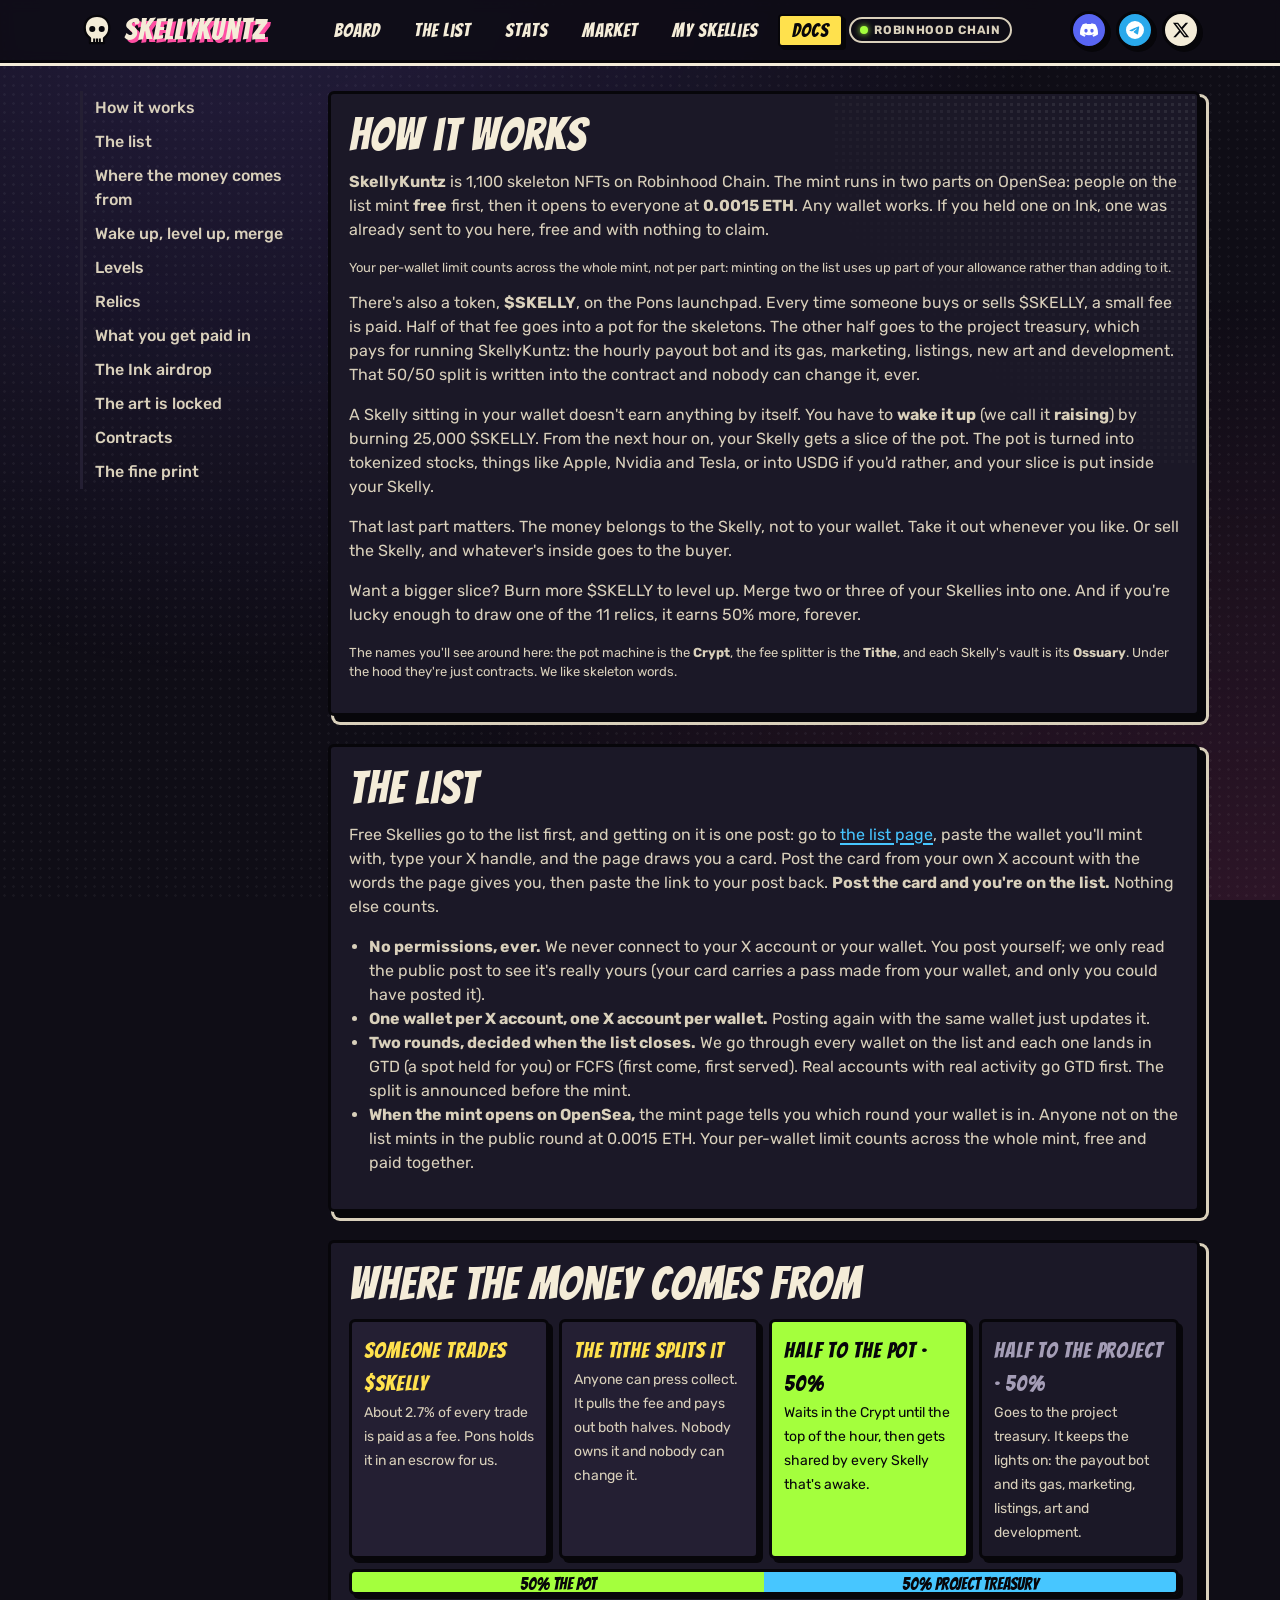
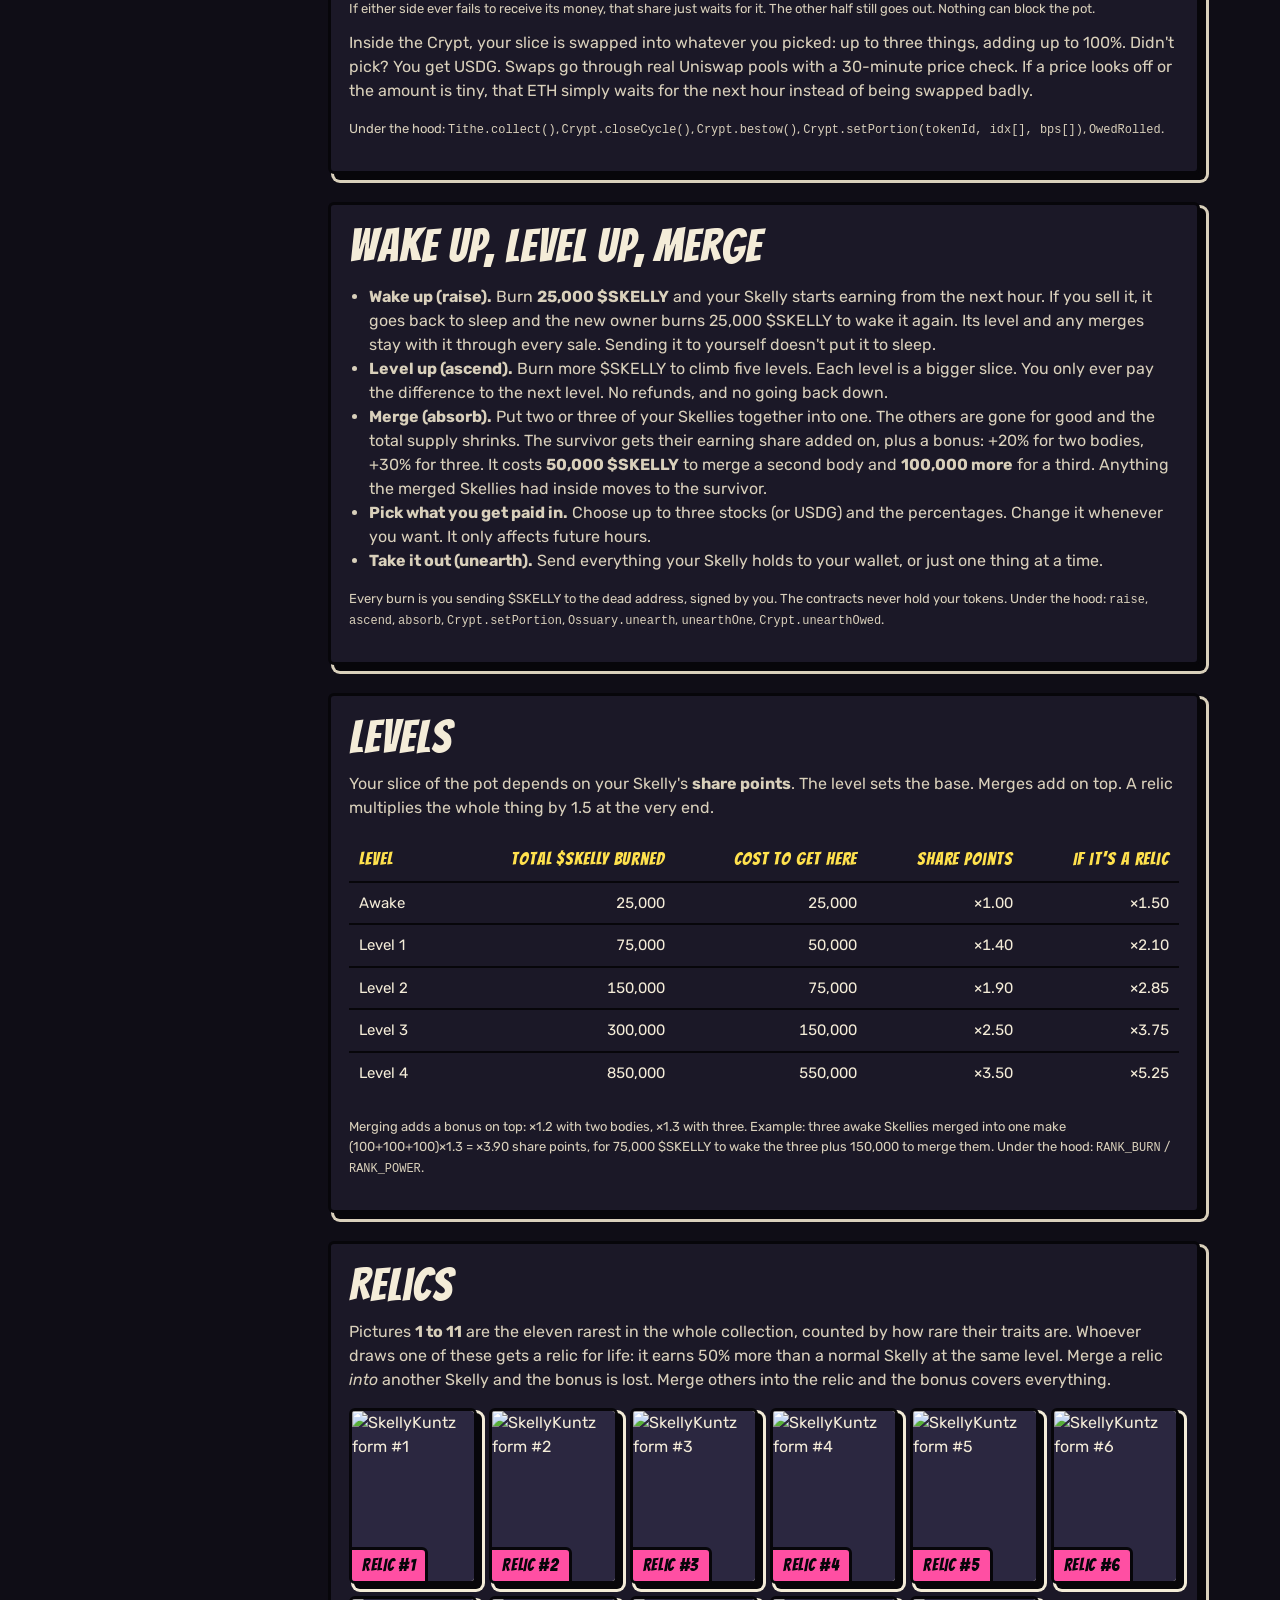
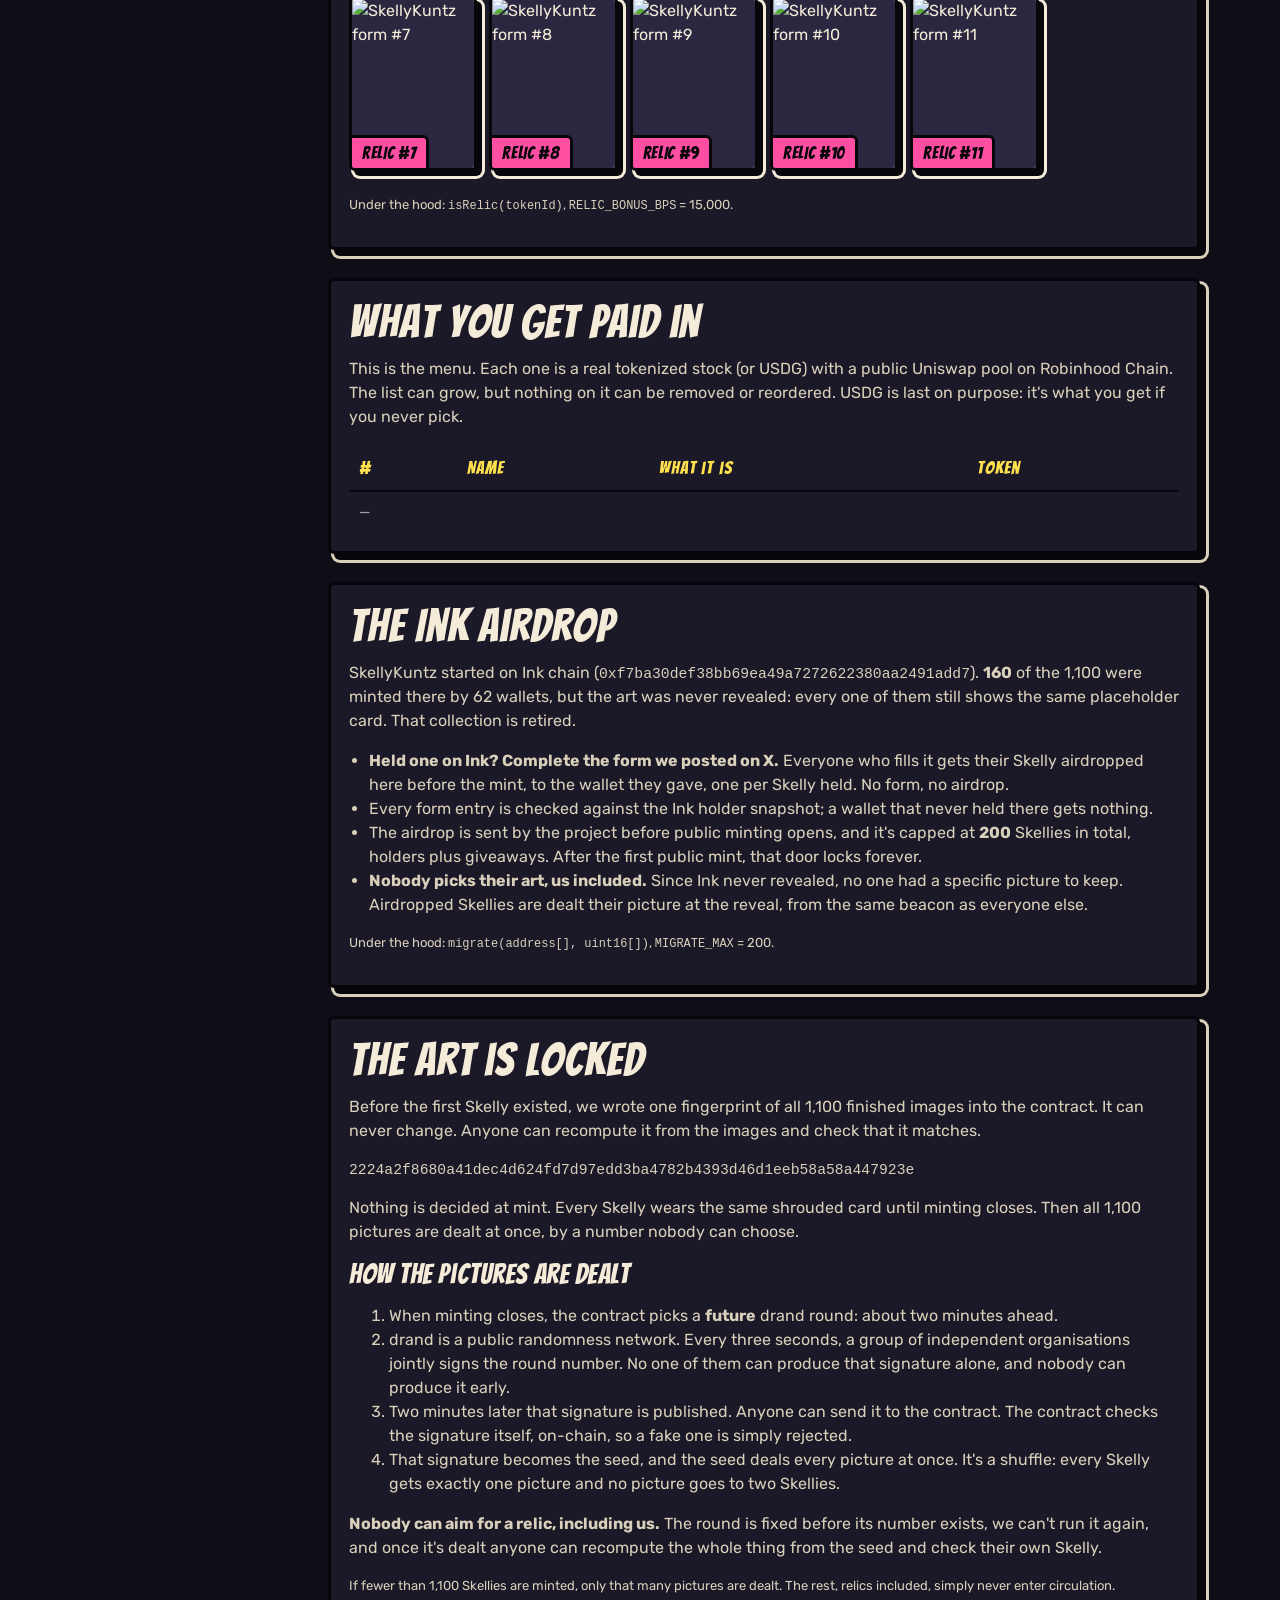
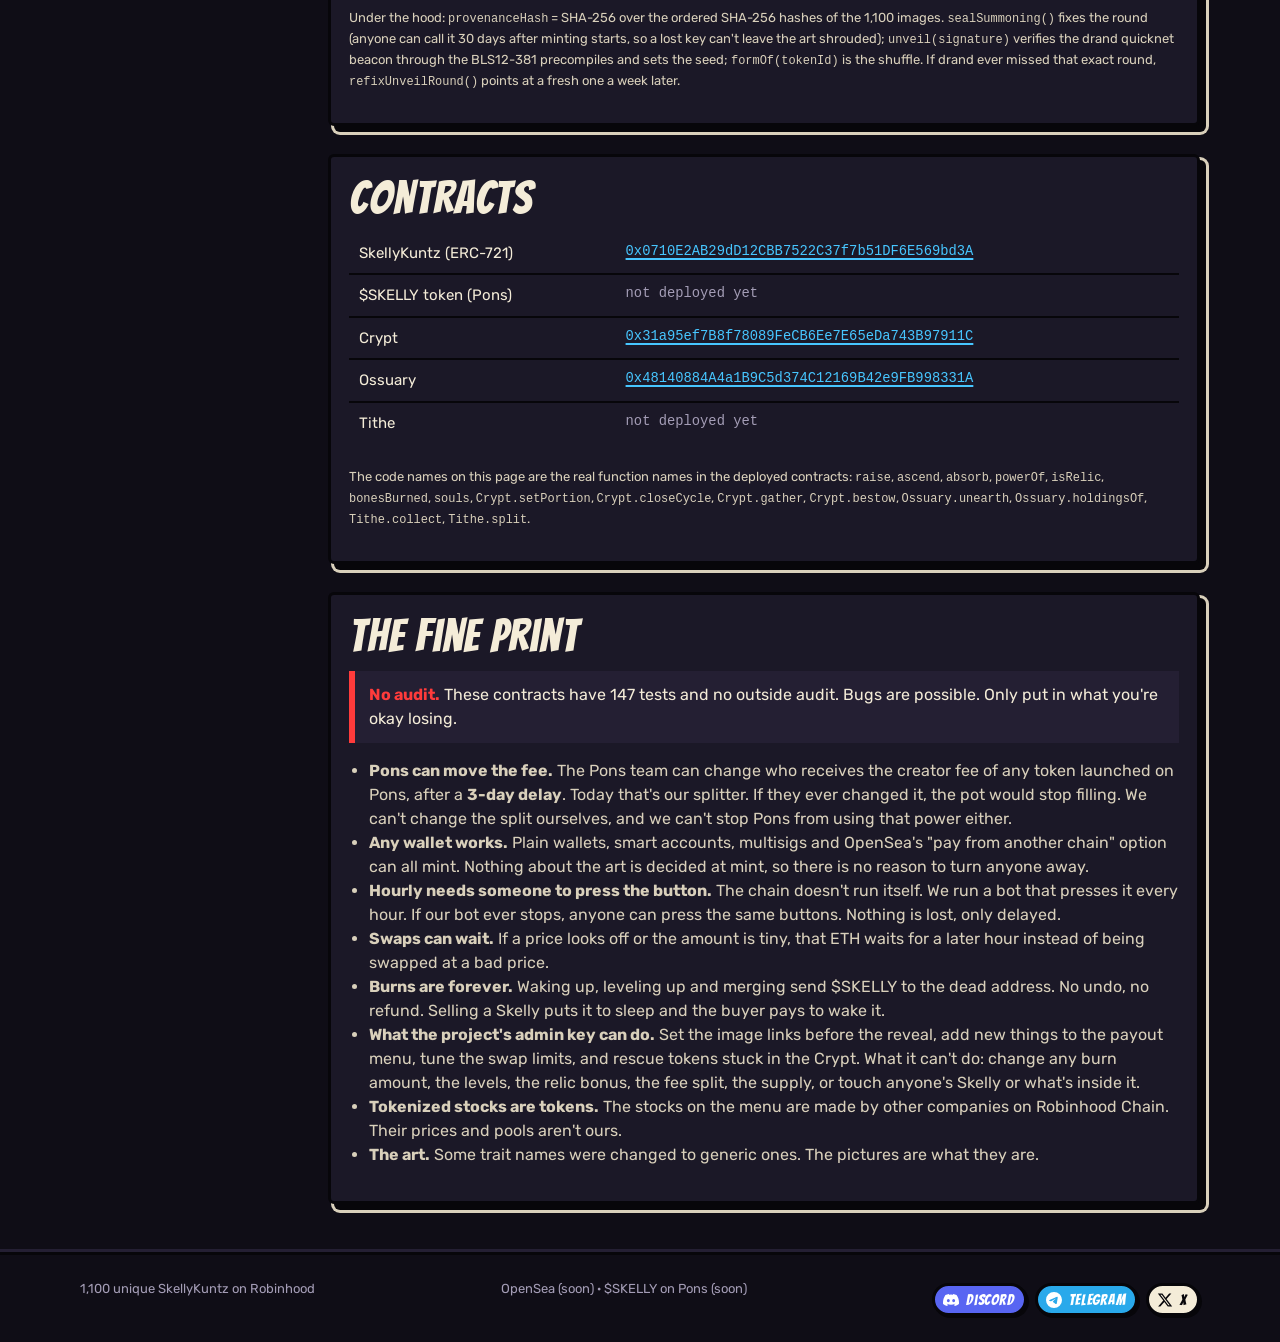
==== docs/index.html @ 4c62d198 "SkellyKuntz" ====
<!doctype html>
<html lang="en">
<head>
<meta charset="utf-8">
<meta name="viewport" content="width=device-width, initial-scale=1">
<title>SkellyKuntz — How it works</title>
<meta name="description" content="How SkellyKuntz works in plain words: the mint, waking your Skelly with $SKELLY, getting paid in tokenized stocks every hour, and the fine print.">
<meta property="og:type" content="website">
<meta property="og:site_name" content="SkellyKuntz">
<meta property="og:title" content="How SkellyKuntz works">
<meta property="og:description" content="The mint, waking your Skelly with $SKELLY, getting paid in tokenized stocks every hour, and the fine print.">
<meta property="og:url" content="https://skellykuntz.com/docs/">
<meta property="og:image" content="https://skellykuntz.com/img/og.png">
<meta property="og:image:width" content="1200">
<meta property="og:image:height" content="630">
<meta name="twitter:card" content="summary_large_image">
<meta name="twitter:site" content="@SkellyKuntz">
<meta name="twitter:title" content="How SkellyKuntz works">
<meta name="twitter:description" content="The mint, waking your Skelly with $SKELLY, getting paid in tokenized stocks every hour, and the fine print.">
<meta name="twitter:image" content="https://skellykuntz.com/img/og.png">
<meta name="color-scheme" content="dark">
<link rel="icon" href="/img/favicon.svg" type="image/svg+xml">
<link rel="preconnect" href="https://fonts.googleapis.com">
<link rel="preconnect" href="https://fonts.gstatic.com" crossorigin>
<link href="https://fonts.googleapis.com/css2?family=Bangers&family=Rubik:wght@400;500;700&display=swap" rel="stylesheet">
<link rel="stylesheet" href="/css/skelly.css?v=20260916010522">
</head>
<body>

<main class="wrap docs" data-check="docs">
  <aside class="toc" aria-label="On this page">
    <a href="#how">How it works</a>
    <a href="#list">The list</a>
    <a href="#fees">Where the money comes from</a>
    <a href="#raise">Wake up, level up, merge</a>
    <a href="#ranks">Levels</a>
    <a href="#relics">Relics</a>
    <a href="#offerings">What you get paid in</a>
    <a href="#migration">The Ink airdrop</a>
    <a href="#provenance">The art is locked</a>
    <a href="#contracts">Contracts</a>
    <a href="#disclosures">The fine print</a>
  </aside>

  <div class="doc">
    <section id="how" class="panel halftone" data-check="doc-how">
      <h2>How it works</h2>
      <p><b>SkellyKuntz</b> is 1,100 skeleton NFTs on Robinhood Chain. The mint runs in two parts on OpenSea: people on the list mint <b>free</b> first, then it opens to everyone at <b>0.0015 ETH</b>. Any wallet works. If you held one on Ink, one was already sent to you here, free and with nothing to claim.</p>
      <p class="small dim">Your per-wallet limit counts across the whole mint, not per part: minting on the list uses up part of your allowance rather than adding to it.</p>
      <p>There's also a token, <b>$SKELLY</b>, on the Pons launchpad. Every time someone buys or sells $SKELLY, a small fee is paid. Half of that fee goes into a pot for the skeletons. The other half goes to the project treasury, which pays for running SkellyKuntz: the hourly payout bot and its gas, marketing, listings, new art and development. That 50/50 split is written into the contract and nobody can change it, ever.</p>
      <p>A Skelly sitting in your wallet doesn't earn anything by itself. You have to <b>wake it up</b> (we call it <b>raising</b>) by burning 25,000 $SKELLY. From the next hour on, your Skelly gets a slice of the pot. The pot is turned into tokenized stocks, things like Apple, Nvidia and Tesla, or into USDG if you'd rather, and your slice is put inside your Skelly.</p>
      <p>That last part matters. The money belongs to the Skelly, not to your wallet. Take it out whenever you like. Or sell the Skelly, and whatever's inside goes to the buyer.</p>
      <p>Want a bigger slice? Burn more $SKELLY to level up. Merge two or three of your Skellies into one. And if you're lucky enough to draw one of the 11 relics, it earns 50% more, forever.</p>
      <p class="small dim">The names you'll see around here: the pot machine is the <b>Crypt</b>, the fee splitter is the <b>Tithe</b>, and each Skelly's vault is its <b>Ossuary</b>. Under the hood they're just contracts. We like skeleton words.</p>
    </section>

    <section id="list" class="panel" data-check="doc-list">
      <h2>The list</h2>
      <p>Free Skellies go to the list first, and getting on it is one post: go to <a href="/list/">the list page</a>, paste the wallet you'll mint with, type your X handle, and the page draws you a card. Post the card from your own X account with the words the page gives you, then paste the link to your post back. <b>Post the card and you're on the list.</b> Nothing else counts.</p>
      <ul>
        <li><b>No permissions, ever.</b> We never connect to your X account or your wallet. You post yourself; we only read the public post to see it's really yours (your card carries a pass made from your wallet, and only you could have posted it).</li>
        <li><b>One wallet per X account, one X account per wallet.</b> Posting again with the same wallet just updates it.</li>
        <li><b>Two rounds, decided when the list closes.</b> We go through every wallet on the list and each one lands in GTD (a spot held for you) or FCFS (first come, first served). Real accounts with real activity go GTD first. The split is announced before the mint.</li>
        <li><b>When the mint opens on OpenSea,</b> the mint page tells you which round your wallet is in. Anyone not on the list mints in the public round at 0.0015 ETH. Your per-wallet limit counts across the whole mint, free and paid together.</li>
      </ul>
    </section>

    <section id="fees" class="panel" data-check="doc-fees">
      <h2>Where the money comes from</h2>
      <div class="flow">
        <div class="node"><b>Someone trades $SKELLY</b><span>About 2.7% of every trade is paid as a fee. Pons holds it in an escrow for us.</span></div>
        <div class="node"><b>The Tithe splits it</b><span>Anyone can press collect. It pulls the fee and pays out both halves. Nobody owns it and nobody can change it.</span></div>
        <div class="node big"><b>Half to the pot · 50%</b><span>Waits in the Crypt until the top of the hour, then gets shared by every Skelly that's awake.</span></div>
        <div class="node side"><b>Half to the project · 50%</b><span>Goes to the project treasury. It keeps the lights on: the payout bot and its gas, marketing, listings, art and development.</span></div>
      </div>
      <div class="bar" aria-hidden="true"><div class="a">50% THE POT</div><div class="b">50% PROJECT TREASURY</div></div>
      <p class="small dim">If either side ever fails to receive its money, that share just waits for it. The other half still goes out. Nothing can block the pot.</p>
      <p>Inside the Crypt, your slice is swapped into whatever you picked: up to three things, adding up to 100%. Didn't pick? You get USDG. Swaps go through real Uniswap pools with a 30-minute price check. If a price looks off or the amount is tiny, that ETH simply waits for the next hour instead of being swapped badly.</p>
      <p class="small dim">Under the hood: <code>Tithe.collect()</code>, <code>Crypt.closeCycle()</code>, <code>Crypt.bestow()</code>, <code>Crypt.setPortion(tokenId, idx[], bps[])</code>, <code>OwedRolled</code>.</p>
    </section>

    <section id="raise" class="panel" data-check="doc-raise">
      <h2>Wake up, level up, merge</h2>
      <ul>
        <li><b>Wake up (raise).</b> Burn <b>25,000 $SKELLY</b> and your Skelly starts earning from the next hour. If you sell it, it goes back to sleep and the new owner burns 25,000 $SKELLY to wake it again. Its level and any merges stay with it through every sale. Sending it to yourself doesn't put it to sleep.</li>
        <li><b>Level up (ascend).</b> Burn more $SKELLY to climb five levels. Each level is a bigger slice. You only ever pay the difference to the next level. No refunds, and no going back down.</li>
        <li><b>Merge (absorb).</b> Put two or three of your Skellies together into one. The others are gone for good and the total supply shrinks. The survivor gets their earning share added on, plus a bonus: +20% for two bodies, +30% for three. It costs <b>50,000 $SKELLY</b> to merge a second body and <b>100,000 more</b> for a third. Anything the merged Skellies had inside moves to the survivor.</li>
        <li><b>Pick what you get paid in.</b> Choose up to three stocks (or USDG) and the percentages. Change it whenever you want. It only affects future hours.</li>
        <li><b>Take it out (unearth).</b> Send everything your Skelly holds to your wallet, or just one thing at a time.</li>
      </ul>
      <p class="small dim">Every burn is you sending $SKELLY to the dead address, signed by you. The contracts never hold your tokens. Under the hood: <code>raise</code>, <code>ascend</code>, <code>absorb</code>, <code>Crypt.setPortion</code>, <code>Ossuary.unearth</code>, <code>unearthOne</code>, <code>Crypt.unearthOwed</code>.</p>
    </section>

    <section id="ranks" class="panel" data-check="doc-ranks">
      <h2>Levels</h2>
      <p>Your slice of the pot depends on your Skelly's <b>share points</b>. The level sets the base. Merges add on top. A relic multiplies the whole thing by 1.5 at the very end.</p>
      <div class="table-wrap">
        <table>
          <thead><tr><th>Level</th><th class="num">Total $SKELLY burned</th><th class="num">Cost to get here</th><th class="num">Share points</th><th class="num">If it's a relic</th></tr></thead>
          <tbody id="ranks-body">
            <tr><td>Awake</td><td class="num">25,000</td><td class="num">25,000</td><td class="num">×1.00</td><td class="num">×1.50</td></tr>
            <tr><td>Level 1</td><td class="num">75,000</td><td class="num">50,000</td><td class="num">×1.40</td><td class="num">×2.10</td></tr>
            <tr><td>Level 2</td><td class="num">150,000</td><td class="num">75,000</td><td class="num">×1.90</td><td class="num">×2.85</td></tr>
            <tr><td>Level 3</td><td class="num">300,000</td><td class="num">150,000</td><td class="num">×2.50</td><td class="num">×3.75</td></tr>
            <tr><td>Level 4</td><td class="num">850,000</td><td class="num">550,000</td><td class="num">×3.50</td><td class="num">×5.25</td></tr>
          </tbody>
        </table>
      </div>
      <p class="small dim mt">Merging adds a bonus on top: ×1.2 with two bodies, ×1.3 with three. Example: three awake Skellies merged into one make (100+100+100)×1.3 = ×3.90 share points, for 75,000 $SKELLY to wake the three plus 150,000 to merge them. Under the hood: <code>RANK_BURN</code> / <code>RANK_POWER</code>.</p>
    </section>

    <section id="relics" class="panel" data-check="doc-relics">
      <h2>Relics</h2>
      <p>Pictures <b>1 to 11</b> are the eleven rarest in the whole collection, counted by how rare their traits are. Whoever draws one of these gets a relic for life: it earns 50% more than a normal Skelly at the same level. Merge a relic <em>into</em> another Skelly and the bonus is lost. Merge others into the relic and the bonus covers everything.</p>
      <div class="relics" id="relic-grid"></div>
      <p class="small dim mt">Under the hood: <code>isRelic(tokenId)</code>, <code>RELIC_BONUS_BPS</code> = 15,000.</p>
    </section>

    <section id="offerings" class="panel" data-check="doc-offerings">
      <h2>What you get paid in</h2>
      <p>This is the menu. Each one is a real tokenized stock (or USDG) with a public Uniswap pool on Robinhood Chain. The list can grow, but nothing on it can be removed or reordered. USDG is last on purpose: it's what you get if you never pick.</p>
      <div class="table-wrap"><table><thead><tr><th>#</th><th>Name</th><th>What it is</th><th>Token</th></tr></thead><tbody id="off-body"><tr><td colspan="4" class="dim">Loading the menu from the Crypt…</td></tr></tbody></table></div>
    </section>

    <section id="migration" class="panel" data-check="doc-migration">
      <h2>The Ink airdrop</h2>
      <p>SkellyKuntz started on Ink chain (<code id="ink-addr"></code>). <b>160</b> of the 1,100 were minted there by 62 wallets, but the art was never revealed: every one of them still shows the same placeholder card. That collection is retired.</p>
      <ul>
        <li><b>Held one on Ink? Complete the form we posted on X.</b> Everyone who fills it gets their Skelly airdropped here before the mint, to the wallet they gave, one per Skelly held. No form, no airdrop.</li>
        <li>Every form entry is checked against the Ink holder snapshot; a wallet that never held there gets nothing.</li>
        <li>The airdrop is sent by the project before public minting opens, and it's capped at <b>200</b> Skellies in total, holders plus giveaways. After the first public mint, that door locks forever.</li>
        <li><b>Nobody picks their art, us included.</b> Since Ink never revealed, no one had a specific picture to keep. Airdropped Skellies are dealt their picture at the reveal, from the same beacon as everyone else.</li>
      </ul>
      <p class="small dim">Under the hood: <code>migrate(address[], uint16[])</code>, <code>MIGRATE_MAX</code> = 200.</p>
    </section>

    <section id="provenance" class="panel" data-check="doc-provenance">
      <h2>The art is locked</h2>
      <p>Before the first Skelly existed, we wrote one fingerprint of all 1,100 finished images into the contract. It can never change. Anyone can recompute it from the images and check that it matches.</p>
      <p class="mono" id="prov" style="overflow-wrap:anywhere"></p>
      <p>Nothing is decided at mint. Every Skelly wears the same shrouded card until minting closes. Then all 1,100 pictures are dealt at once, by a number nobody can choose.</p>
      <h3>How the pictures are dealt</h3>
      <ol>
        <li>When minting closes, the contract picks a <b>future</b> drand round: about two minutes ahead.</li>
        <li>drand is a public randomness network. Every three seconds, a group of independent organisations jointly signs the round number. No one of them can produce that signature alone, and nobody can produce it early.</li>
        <li>Two minutes later that signature is published. Anyone can send it to the contract. The contract checks the signature itself, on-chain, so a fake one is simply rejected.</li>
        <li>That signature becomes the seed, and the seed deals every picture at once. It's a shuffle: every Skelly gets exactly one picture and no picture goes to two Skellies.</li>
      </ol>
      <p><b>Nobody can aim for a relic, including us.</b> The round is fixed before its number exists, we can't run it again, and once it's dealt anyone can recompute the whole thing from the seed and check their own Skelly.</p>
      <p class="small dim">If fewer than 1,100 Skellies are minted, only that many pictures are dealt. The rest, relics included, simply never enter circulation.</p>
      <p class="small dim">Under the hood: <code>provenanceHash</code> = SHA-256 over the ordered SHA-256 hashes of the 1,100 images. <code>sealSummoning()</code> fixes the round (anyone can call it 30 days after minting starts, so a lost key can't leave the art shrouded); <code>unveil(signature)</code> verifies the drand quicknet beacon through the BLS12-381 precompiles and sets the seed; <code>formOf(tokenId)</code> is the shuffle. If drand ever missed that exact round, <code>refixUnveilRound()</code> points at a fresh one a week later.</p>
    </section>

    <section id="contracts" class="panel" data-check="doc-contracts">
      <h2>Contracts</h2>
      <div class="table-wrap"><table><tbody id="addr-body"></tbody></table></div>
      <p class="small dim mt">The code names on this page are the real function names in the deployed contracts: <code>raise</code>, <code>ascend</code>, <code>absorb</code>, <code>powerOf</code>, <code>isRelic</code>, <code>bonesBurned</code>, <code>souls</code>, <code>Crypt.setPortion</code>, <code>Crypt.closeCycle</code>, <code>Crypt.gather</code>, <code>Crypt.bestow</code>, <code>Ossuary.unearth</code>, <code>Ossuary.holdingsOf</code>, <code>Tithe.collect</code>, <code>Tithe.split</code>.</p>
    </section>

    <section id="disclosures" class="panel" data-check="doc-disclosures">
      <h2>The fine print</h2>
      <div class="warn"><b>No audit.</b> These contracts have 147 tests and no outside audit. Bugs are possible. Only put in what you're okay losing.</div>
      <ul>
        <li><b>Pons can move the fee.</b> The Pons team can change who receives the creator fee of any token launched on Pons, after a <b>3-day delay</b>. Today that's our splitter. If they ever changed it, the pot would stop filling. We can't change the split ourselves, and we can't stop Pons from using that power either.</li>
        <li><b>Any wallet works.</b> Plain wallets, smart accounts, multisigs and OpenSea's "pay from another chain" option can all mint. Nothing about the art is decided at mint, so there is no reason to turn anyone away.</li>
        <li><b>Hourly needs someone to press the button.</b> The chain doesn't run itself. We run a bot that presses it every hour. If our bot ever stops, anyone can press the same buttons. Nothing is lost, only delayed.</li>
        <li><b>Swaps can wait.</b> If a price looks off or the amount is tiny, that ETH waits for a later hour instead of being swapped at a bad price.</li>
        <li><b>Burns are forever.</b> Waking up, leveling up and merging send $SKELLY to the dead address. No undo, no refund. Selling a Skelly puts it to sleep and the buyer pays to wake it.</li>
        <li><b>What the project's admin key can do.</b> Set the image links before the reveal, add new things to the payout menu, tune the swap limits, and rescue tokens stuck in the Crypt. What it can't do: change any burn amount, the levels, the relic bonus, the fee split, the supply, or touch anyone's Skelly or what's inside it.</li>
        <li><b>Tokenized stocks are tokens.</b> The stocks on the menu are made by other companies on Robinhood Chain. Their prices and pools aren't ours.</li>
        <li><b>The art.</b> Some trait names were changed to generic ones. The pictures are what they are.</li>
      </ul>
    </section>
  </div>
</main>

<script src="/vendor/ethers.umd.min.js?v=20260916010522"></script>
<script src="/config.js?v=20260916010522"></script>
<script src="/js/abi.js?v=20260916010522"></script>
<script src="/js/ui.js?v=20260916010522"></script>
<script src="/js/rpc.js?v=20260916010522"></script>
<script src="/js/chain.js?v=20260916010522"></script>
<script>
(function () {
  const C = window.SKELLY_CONFIG, SK = window.SK;
  SK.chrome('/docs/');
  document.getElementById('ink-addr').textContent = C.collection.inkContract;
  document.getElementById('prov').textContent = C.collection.provenance;
  const relics = document.getElementById('relic-grid');
  for (let i = 1; i <= C.collection.relics; i++) relics.append(SK.artCard(i, { eager: true, label: `RELIC #${i}` }));
  SK.lazy(relics);
  const rows = [['SkellyKuntz (ERC-721)', C.contracts.skellies], ['$SKELLY token (Pons)', C.contracts.marrow], ['Crypt', C.contracts.crypt], ['Ossuary', C.contracts.ossuary], ['Tithe', C.contracts.tithe]];
  const ab = document.getElementById('addr-body');
  for (const [name, addr] of rows) {
    ab.append(SK.el('tr', null, SK.el('td', null, name), SK.el('td', { class: 'mono', style: 'overflow-wrap:anywhere' },
      SK.isPlaceholder(addr) ? SK.el('span', { class: 'dim' }, 'not deployed yet') : SK.el('a', { href: SK.explorerAddr(addr), target: '_blank', rel: 'noopener' }, addr))));
  }
  const chain = window.SkellyChain.make();
  chain.offerings().then((offs) => {
    const tb = document.getElementById('off-body'); tb.innerHTML = '';
    if (!offs.length) { tb.append(SK.el('tr', null, SK.el('td', { colspan: 4, class: 'dim' }, '—'))); return; }
    for (const o of offs) tb.append(SK.el('tr', null, SK.el('td', null, o.idx), SK.el('td', null, o.symbol), SK.el('td', null, o.isStock ? 'tokenized stock' : 'stable'),
      SK.el('td', { class: 'mono' }, o.token ? SK.el('a', { href: SK.explorerAddr(o.token), target: '_blank', rel: 'noopener' }, SK.short(o.token)) : '—')));
  }).catch(() => { document.getElementById('off-body').innerHTML = '<tr><td colspan="4" class="dim">—</td></tr>'; });
})();
</script>
</body>
</html>
---- css/skelly.css ----
/* SkellyKuntz — comic ink on a dark ground. */

:root {
  --ink: #0f0d16;
  --ink-2: #17142200;
  --panel: #1b1827;
  --panel-2: #241f33;
  --line: #07060a;
  --bone: #f4ecd8;
  --bone-2: #d9d0bb;
  --muted: #a49db6;
  --acid: #a4ff3d;
  --pink: #ff4fa3;
  --sky: #47c6ff;
  --lemon: #ffe14d;
  --tangerine: #ff7a1a;
  --blood: #ff3b3b;
  --violet: #8a6bff;
  --display: 'Bangers', 'Impact', 'Arial Narrow Bold', 'Helvetica Neue', sans-serif;
  --text: 'Rubik', 'Segoe UI', 'Helvetica Neue', Arial, sans-serif;
  --gutter: clamp(16px, 4vw, 40px);
  --maxw: 1200px;
  --radius: 6px;
}

* { box-sizing: border-box; }
html { -webkit-text-size-adjust: 100%; scroll-behavior: smooth; }
body {
  margin: 0;
  background: var(--ink);
  color: var(--bone);
  font: 16px/1.5 var(--text);
  min-width: 320px;
  overflow-x: hidden;
}
body::before {
  /* halftone haze over the whole ground */
  content: '';
  position: fixed;
  inset: 0;
  pointer-events: none;
  background:
    radial-gradient(circle at 50% 50%, rgba(255,255,255,.045) 1px, transparent 1.6px) 0 0 / 9px 9px,
    radial-gradient(ellipse at 20% -10%, rgba(138,107,255,.18), transparent 55%),
    radial-gradient(ellipse at 100% 110%, rgba(255,79,163,.14), transparent 50%);
  z-index: 0;
}
a { color: var(--sky); text-decoration-thickness: 2px; text-underline-offset: 3px; }
a:hover { color: var(--lemon); }
img { max-width: 100%; display: block; }
button { font: inherit; }
code, .mono { font-family: ui-monospace, 'SF Mono', Menlo, Consolas, monospace; font-size: .92em; }
h1, h2, h3 { font-family: var(--display); font-weight: 400; letter-spacing: .02em; margin: 0; line-height: 1; }
h2 { font-size: clamp(30px, 4.6vw, 46px); }
h3 { font-size: clamp(22px, 3vw, 28px); }
p { margin: 0 0 1em; }
.hidden { display: none !important; }
.wrap { width: 100%; max-width: var(--maxw); margin: 0 auto; padding-inline: var(--gutter); position: relative; z-index: 1; }
.dim { color: var(--muted); }
.small { font-size: 13px; }
.nowrap { white-space: nowrap; }
.right { text-align: right; }
.mt { margin-top: 24px; }

/* ------------------------------------------------------------ top bar */
.top {
  position: sticky; top: 0; z-index: 50;
  background: rgba(15,13,22,.92);
  backdrop-filter: blur(6px);
  border-bottom: 3px solid var(--line);
  box-shadow: 0 3px 0 var(--bone);
}
.top-in {
  display: flex; align-items: center; justify-content: space-between; gap: 10px 18px; flex-wrap: wrap;
  min-height: 60px; padding-block: 8px;
}
.brand {
  font-family: var(--display); font-size: 30px; line-height: 1; color: var(--bone); text-decoration: none;
  display: inline-flex; align-items: center; gap: 10px; letter-spacing: .03em;
  text-shadow: 3px 3px 0 var(--pink);
}
.brand svg { width: 34px; height: 34px; flex: none; }
.brand:hover { color: var(--bone); }
.nav { display: flex; gap: 6px; flex-wrap: wrap; align-items: center; }
.nav a {
  font-family: var(--display); font-size: 19px; letter-spacing: .05em; text-decoration: none;
  color: var(--bone); padding: 5px 12px; border: 2px solid transparent; border-radius: 4px; line-height: 1;
}
.nav a:hover { border-color: var(--bone); }
.nav a.on { background: var(--lemon); color: var(--line); border-color: var(--line); box-shadow: 3px 3px 0 var(--line); }
.pill {
  display: inline-flex; align-items: center; gap: 6px; font-size: 12px; font-weight: 700; letter-spacing: .06em; text-transform: uppercase;
  padding: 4px 9px; border: 2px solid var(--bone-2); border-radius: 999px; color: var(--bone-2); line-height: 1.2; white-space: nowrap;
}
.pill.mock { border-color: var(--tangerine); color: var(--tangerine); }
.pill .dot { width: 8px; height: 8px; border-radius: 50%; background: var(--acid); box-shadow: 0 0 6px var(--acid); }
.pill.off .dot { background: var(--blood); box-shadow: none; }

/* ------------------------------------------------------------ banner */
.banner {
  /* good news, so the good-news colour (acid), not a warning orange */
  background: var(--acid); color: var(--line); border-bottom: 3px solid var(--line);
  font-weight: 500;
}
.banner .wrap { display: flex; gap: 8px 16px; align-items: center; flex-wrap: wrap; padding-block: 10px; }
.banner b { font-family: var(--display); font-size: 20px; letter-spacing: .04em; font-weight: 400; }
.banner a { color: var(--line); font-weight: 700; }

/* ------------------------------------------------------------ hero */
.hero { padding-block: clamp(24px, 4vw, 44px) 8px; }
.hero-grid { display: grid; grid-template-columns: minmax(0, 1fr); gap: 24px; align-items: center; }

.hero h1 {
  font-size: clamp(56px, 10vw, 112px);
  line-height: .9; letter-spacing: .01em;
  color: var(--bone);
  text-shadow: 4px 4px 0 var(--line), 8px 8px 0 var(--pink);
  transform: rotate(-2deg);
  transform-origin: left bottom;
  margin: 0 0 14px 6px;
}
.hero h1 span { color: var(--lemon); }
.hero .lede { font-size: clamp(18px, 2.2vw, 22px); max-width: 560px; margin-bottom: 10px; }
.hero .lede b { color: var(--acid); }
.sub { color: var(--muted); max-width: 560px; }

.strip {
  display: flex; gap: 12px; overflow-x: auto; padding: 18px 6px 22px; scroll-snap-type: x mandatory;
  -webkit-overflow-scrolling: touch; scrollbar-width: none;
}
.strip::-webkit-scrollbar { display: none; }
.strip .card { flex: 0 0 auto; width: 150px; scroll-snap-align: start; }
.card {
  position: relative; background: var(--bone);
  border: 3px solid var(--line); border-radius: var(--radius);
  box-shadow: 5px 5px 0 var(--line), 5px 5px 0 3px var(--bone);
  overflow: hidden;
}
.card img { width: 100%; height: auto; aspect-ratio: 36 / 50; object-fit: cover; background: #2b2740; }
.strip .card:nth-child(odd) { transform: rotate(-2.5deg); }
.strip .card:nth-child(even) { transform: rotate(2deg) translateY(6px); }
.card .tag {
  position: absolute; left: -3px; bottom: -3px; background: var(--lemon); color: var(--line);
  font-family: var(--display); font-size: 17px; padding: 3px 10px 2px; border: 3px solid var(--line); border-radius: 0 6px 0 0; letter-spacing: .04em;
}
.card .tag.relic { background: var(--pink); }

/* ------------------------------------------------------------ panels & tiles */
.panel {
  position: relative; background: var(--panel); border: 3px solid var(--line); border-radius: var(--radius);
  box-shadow: 6px 6px 0 var(--line), 6px 6px 0 3px var(--bone-2);
  padding: 18px;
}
.panel.lit { background: var(--panel-2); }
.panel-head { display: flex; align-items: baseline; justify-content: space-between; gap: 10px 16px; flex-wrap: wrap; margin-bottom: 12px; }
.panel-head h2, .panel-head h3 { text-shadow: 3px 3px 0 var(--line); }
.halftone::after {
  content: ''; position: absolute; right: 0; top: 0; width: 42%; height: 60%; pointer-events: none;
  background: radial-gradient(circle, rgba(255,255,255,.08) 1.4px, transparent 1.8px) 0 0 / 7px 7px;
  -webkit-mask-image: linear-gradient(225deg, #000 20%, transparent 70%);
  mask-image: linear-gradient(225deg, #000 20%, transparent 70%);
}

.board { margin-top: 10px; }
.tiles { display: grid; grid-template-columns: repeat(2, minmax(0, 1fr)); gap: 14px; }
@media (min-width: 720px) { .tiles { grid-template-columns: repeat(3, minmax(0, 1fr)); } }
@media (min-width: 1100px) { .tiles { grid-template-columns: repeat(6, minmax(0, 1fr)); } }
.tile {
  background: var(--lemon); color: var(--line); border: 3px solid var(--line); border-radius: var(--radius);
  box-shadow: 4px 4px 0 var(--line); padding: 12px 12px 10px; min-width: 0; display: flex; flex-direction: column; gap: 4px;
  transform: rotate(-.6deg);
}
.tile:nth-child(2) { background: var(--sky); transform: rotate(.7deg); }
.tile:nth-child(3) { background: var(--acid); transform: rotate(-.4deg); }
.tile:nth-child(4) { background: var(--pink); transform: rotate(.5deg); }
.tile:nth-child(5) { background: var(--tangerine); transform: rotate(-.7deg); }
.tile:nth-child(6) { background: var(--violet); transform: rotate(.4deg); }
.tile .k { font-size: 11px; font-weight: 700; letter-spacing: .12em; text-transform: uppercase; opacity: .8; }
.tile .v { font-family: var(--display); font-size: clamp(26px, 3vw, 34px); line-height: 1; letter-spacing: .02em; overflow-wrap: anywhere; }
.tile .u { font-size: 12px; font-weight: 500; opacity: .85; overflow-wrap: anywhere; }
.board-foot { display: flex; gap: 6px 18px; flex-wrap: wrap; margin-top: 12px; font-size: 13px; color: var(--muted); }

/* ------------------------------------------------------------ buttons */
.btn {
  display: inline-flex; align-items: center; justify-content: center; gap: 8px; cursor: pointer; text-decoration: none;
  font-family: var(--display); font-size: 24px; letter-spacing: .05em; line-height: 1;
  color: var(--line); background: var(--bone); border: 3px solid var(--line); border-radius: var(--radius);
  padding: 12px 20px 10px; box-shadow: 5px 5px 0 var(--line); transition: transform .08s, box-shadow .08s;
  min-height: 52px; user-select: none; -webkit-user-select: none;
}
.btn:hover { transform: translate(-2px, -2px); box-shadow: 7px 7px 0 var(--line); color: var(--line); }
.btn:active { transform: translate(3px, 3px); box-shadow: 2px 2px 0 var(--line); }
.btn:disabled, .btn[aria-disabled="true"] { opacity: .5; cursor: not-allowed; transform: none; box-shadow: 5px 5px 0 var(--line); }
.btn.acid { background: var(--acid); }
.btn.pink { background: var(--pink); }
.btn.sky { background: var(--sky); }
.btn.lemon { background: var(--lemon); }
.btn.ghost { background: transparent; color: var(--bone); border-color: var(--bone); box-shadow: 4px 4px 0 var(--bone); }
.btn.ghost:hover { color: var(--bone); box-shadow: 6px 6px 0 var(--bone); }
.btn.sm { font-size: 18px; padding: 8px 14px 6px; min-height: 40px; box-shadow: 3px 3px 0 var(--line); }
.btn.sm:hover { box-shadow: 5px 5px 0 var(--line); }
.btn.sm:active { box-shadow: 1px 1px 0 var(--line); }
.btn.xs { font-family: var(--text); font-weight: 700; font-size: 13px; letter-spacing: .04em; padding: 6px 10px; min-height: 32px; box-shadow: 2px 2px 0 var(--line); }
.btn.xs:hover { box-shadow: 3px 3px 0 var(--line); }

.ctas { display: grid; grid-template-columns: 1fr; gap: 14px; margin-top: 28px; }
@media (min-width: 640px) { .ctas { grid-template-columns: repeat(3, minmax(0, 1fr)); } }
.cta { flex-direction: column; align-items: flex-start; text-align: left; padding: 16px 18px 14px; gap: 4px; }
.cta .big { font-size: clamp(28px, 3.4vw, 40px); }
.cta .why { font-family: var(--text); font-size: 13px; font-weight: 500; letter-spacing: 0; opacity: .8; }

/* ------------------------------------------------------------ sections */
.section { padding-block: 36px 8px; }
.section h2 { margin-bottom: 14px; text-shadow: 3px 3px 0 var(--line); }
.steps { display: grid; grid-template-columns: 1fr; gap: 14px; counter-reset: step; }
@media (min-width: 720px) { .steps { grid-template-columns: repeat(4, minmax(0, 1fr)); } }
.step { padding: 18px 16px 14px 18px; }
.step h3 { padding-left: 20px; }
.step::before {
  counter-increment: step; content: counter(step);
  position: absolute; top: -14px; left: -12px; width: 36px; height: 36px; border-radius: 50%;
  background: var(--pink); color: var(--line); border: 3px solid var(--line); font-family: var(--display); font-size: 22px;
  display: grid; place-items: center; box-shadow: 3px 3px 0 var(--line);
}
.step h3 { margin-bottom: 6px; }
.step p { margin: 0; color: var(--bone-2); font-size: 15px; }

.foot { margin-top: 48px; padding-block: 24px 40px; border-top: 3px solid var(--line); box-shadow: 0 -3px 0 var(--panel-2); color: var(--muted); font-size: 13px; }
.foot .wrap { display: flex; flex-wrap: wrap; gap: 8px 20px; justify-content: space-between; }
.foot a { color: var(--bone-2); }

/* ------------------------------------------------------------ tables */
.table-wrap { overflow-x: auto; }
table { border-collapse: collapse; width: 100%; font-size: 15px; }
th, td { text-align: left; padding: 9px 10px; border-bottom: 2px solid var(--line); vertical-align: top; }
th { font-family: var(--display); font-weight: 400; font-size: 18px; letter-spacing: .05em; color: var(--lemon); }
td.num, th.num { text-align: right; font-variant-numeric: tabular-nums; }
tr:last-child td { border-bottom: 0; }

/* ------------------------------------------------------------ docs */
.docs { display: grid; grid-template-columns: 1fr; gap: 28px; padding-top: 28px; }
.docs { grid-template-columns: minmax(0, 1fr); }
@media (min-width: 900px) { .docs { grid-template-columns: 220px minmax(0, 1fr); align-items: start; } }
.toc { position: sticky; top: 84px; display: none; }
@media (min-width: 900px) { .toc { display: block; } }
.toc a { display: block; text-decoration: none; color: var(--bone-2); padding: 5px 0; font-weight: 500; border-left: 3px solid var(--panel-2); padding-left: 12px; }
.toc a:hover { color: var(--lemon); border-color: var(--lemon); }
.doc { display: grid; gap: 28px; min-width: 0; }
.doc section { scroll-margin-top: 90px; min-width: 0; overflow-wrap: anywhere; }
.doc h2 { margin-bottom: 12px; }
.doc p, .doc li { color: var(--bone-2); }
.doc ul { padding-left: 20px; }
.doc .warn { background: var(--panel-2); border-left: 6px solid var(--blood); padding: 12px 14px; margin: 12px 0; }
.doc .warn b { color: var(--blood); }
.relics { display: grid; grid-template-columns: repeat(auto-fill, minmax(120px, 1fr)); gap: 12px; }
.relics .card { transform: none; }
.flow { display: grid; grid-template-columns: 1fr; gap: 10px; align-items: stretch; }
@media (min-width: 720px) { .flow { grid-template-columns: repeat(4, minmax(0, 1fr)); } }
.flow .node { background: var(--panel-2); border: 3px solid var(--line); border-radius: var(--radius); padding: 12px; box-shadow: 4px 4px 0 var(--line); position: relative; }
.flow .node b { display: block; font-family: var(--display); font-size: 22px; letter-spacing: .04em; font-weight: 400; color: var(--lemon); }
.flow .node span { font-size: 14px; color: var(--bone-2); }
.flow .node.big { background: var(--acid); color: var(--line); }
.flow .node.big b, .flow .node.big span { color: var(--line); }
.flow .node.side { background: var(--panel); }
.flow .node.side b { color: var(--muted); }
.bar { display: flex; height: 26px; border: 3px solid var(--line); border-radius: var(--radius); overflow: hidden; box-shadow: 4px 4px 0 var(--line); margin: 10px 0 4px; }
.bar .a { flex: 1; background: var(--acid); display: grid; place-items: center; font-family: var(--display); color: var(--line); font-size: 17px; }
.bar .b { flex: 1; background: var(--sky); display: grid; place-items: center; font-family: var(--display); color: var(--line); font-size: 17px; }

/* ------------------------------------------------------------ my page */
.connect { display: flex; align-items: center; gap: 12px 16px; flex-wrap: wrap; }
.addr { font-family: ui-monospace, Menlo, Consolas, monospace; font-size: 14px; background: var(--panel-2); padding: 6px 10px; border: 2px solid var(--line); border-radius: 4px; max-width: 100%; overflow-wrap: anywhere; }
.stat-row { display: flex; gap: 8px 22px; flex-wrap: wrap; margin-top: 10px; font-size: 14px; color: var(--muted); }
.stat-row b { color: var(--bone); font-weight: 600; }
.skellies { display: grid; grid-template-columns: 1fr; gap: 18px; margin-top: 22px; }
@media (min-width: 760px) { .skellies { grid-template-columns: repeat(2, minmax(0, 1fr)); } }
@media (min-width: 1150px) { .skellies { grid-template-columns: repeat(3, minmax(0, 1fr)); } }
.sk { display: grid; grid-template-columns: 100px minmax(0, 1fr); gap: 12px; padding: 14px; }
.sk .card { transform: rotate(-2deg); align-self: start; overflow: hidden; }
.sk .card img { display: block; }
.sk .card .tag { font-size: 14px; padding: 2px 8px 1px; }
.sk .title { display: flex; align-items: center; gap: 8px; flex-wrap: wrap; }
.sk .title h3 { font-size: 26px; text-shadow: 2px 2px 0 var(--line); }
.badge { font-size: 11px; font-weight: 700; letter-spacing: .08em; text-transform: uppercase; padding: 3px 7px; border-radius: 4px; border: 2px solid var(--line); background: var(--panel-2); color: var(--bone-2); }
.badge.raised { background: var(--acid); color: var(--line); }
.badge.rest { background: var(--muted); color: var(--line); }
.badge.relic { background: var(--pink); color: var(--line); }
.badge.souls { background: var(--violet); color: var(--line); }
.kv { display: grid; grid-template-columns: auto minmax(0, 1fr); gap: 3px 8px; font-size: 13px; margin-top: 8px; }
.kv dt { color: var(--muted); }
.kv dt.full { grid-column: 1 / -1; margin-top: 4px; }
.kv dd { margin: 0; font-weight: 500; text-align: right; white-space: nowrap; }
.kv dd.wrap { grid-column: 1 / -1; text-align: left; white-space: normal; overflow-wrap: anywhere; margin-top: -2px; }
.actions { display: flex; gap: 8px; flex-wrap: wrap; margin-top: 12px; grid-column: 1 / -1; }
.hold { grid-column: 1 / -1; margin-top: 6px; }
.hold table { font-size: 14px; }
.hold td, .hold th { padding: 5px 6px; }
.hold th { font-size: 15px; }
.sel { position: absolute; top: 8px; left: 8px; width: 24px; height: 24px; margin: 0; accent-color: var(--pink); z-index: 2; background: var(--bone); border: 2px solid var(--line); border-radius: 4px; box-shadow: 2px 2px 0 var(--line); cursor: pointer; }
.bulk { display: flex; gap: 10px; flex-wrap: wrap; align-items: center; margin-top: 18px; }

/* ------------------------------------------------------------ modal */
.veil { position: fixed; inset: 0; background: rgba(5,4,10,.78); display: none; z-index: 100; padding: var(--gutter); overflow: auto; }
.veil.open { display: grid; place-items: center; }
.modal { width: min(560px, 100%); max-height: 100%; overflow: auto; }
.modal h3 { text-shadow: 3px 3px 0 var(--line); margin-bottom: 10px; font-size: 30px; }
.modal .lines { display: grid; gap: 6px; margin: 10px 0 14px; }
.modal .line { display: flex; justify-content: space-between; gap: 12px; padding: 8px 10px; background: var(--panel-2); border: 2px solid var(--line); border-radius: 4px; font-size: 15px; }
.modal .line b { text-align: right; overflow-wrap: anywhere; }
.modal .line.burn { background: var(--blood); color: var(--line); }
.modal .line.burn b { color: var(--line); }
.modal .foot-row { display: flex; gap: 10px; flex-wrap: wrap; justify-content: flex-end; margin-top: 14px; }
.modal .note { font-size: 13px; color: var(--muted); }
.modal label { display: block; font-size: 14px; margin: 8px 0; }
.modal select, .modal input[type="number"] { font: inherit; padding: 8px 10px; border: 2px solid var(--line); border-radius: 4px; background: var(--bone); color: var(--line); width: 100%; }
.modal .row { display: grid; grid-template-columns: 1fr 100px auto; gap: 8px; align-items: center; margin-bottom: 8px; }
.rankpick { display: grid; gap: 8px; }
.rankpick button { text-align: left; display: grid; grid-template-columns: 1fr auto; gap: 4px 12px; padding: 10px 12px; background: var(--panel-2); color: var(--bone); border: 2px solid var(--line); border-radius: 4px; cursor: pointer; }
.rankpick button:hover, .rankpick button.on { background: var(--lemon); color: var(--line); }
.rankpick button:disabled { opacity: .45; cursor: not-allowed; }
.rankpick .r { font-family: var(--display); font-size: 20px; letter-spacing: .04em; }
.rankpick .c { font-size: 13px; text-align: right; }
.progress { font-size: 14px; margin-top: 10px; }
.progress ol { padding-left: 20px; margin: 6px 0 0; }
.progress li { padding: 2px 0; }
.progress li.done { color: var(--acid); }
.progress li.now { color: var(--lemon); }
.progress li.fail { color: var(--blood); }

/* ------------------------------------------------------------ toast */
.toasts { position: fixed; left: 50%; bottom: 18px; transform: translateX(-50%); display: grid; gap: 8px; z-index: 120; width: min(420px, calc(100% - 32px)); }
.toast { background: var(--bone); color: var(--line); border: 3px solid var(--line); border-radius: 4px; padding: 10px 14px; box-shadow: 4px 4px 0 var(--line); font-weight: 500; font-size: 14px; }
.toast.bad { background: var(--blood); }
.toast.good { background: var(--acid); }

/* ------------------------------------------------------------ gallery */
.gal { display: grid; grid-template-columns: 1fr; gap: 20px; padding-top: 24px; }
@media (min-width: 900px) { .gal { grid-template-columns: 260px minmax(0, 1fr); align-items: start; } }
.filters { padding: 14px; }
@media (min-width: 900px) { .filters { position: sticky; top: 80px; max-height: calc(100vh - 100px); overflow: auto; } }
.filters details { border-top: 2px solid var(--line); padding: 8px 0; }
.filters details:first-of-type { border-top: 0; }
.filters summary { cursor: pointer; font-family: var(--display); font-size: 20px; letter-spacing: .05em; color: var(--lemon); list-style: none; display: flex; justify-content: space-between; }
.filters summary::-webkit-details-marker { display: none; }
.filters summary::after { content: '+'; color: var(--muted); font-family: var(--text); font-weight: 700; font-size: 16px; }
.filters details[open] summary::after { content: '−'; }
.filters label { display: flex; align-items: center; gap: 8px; font-size: 14px; padding: 3px 0; cursor: pointer; }
.filters label span.n { margin-left: auto; color: var(--muted); font-size: 12px; }
.filters input[type="checkbox"] { accent-color: var(--pink); width: 16px; height: 16px; }
.filters .search { width: 100%; font: inherit; padding: 8px 10px; border: 2px solid var(--line); border-radius: 4px; background: var(--bone); color: var(--line); margin-bottom: 8px; }
.gal-head { display: flex; align-items: baseline; justify-content: space-between; gap: 10px; flex-wrap: wrap; margin-bottom: 12px; }
.grid { display: grid; grid-template-columns: repeat(auto-fill, minmax(140px, 1fr)); gap: 16px; }
@media (max-width: 420px) { .grid { grid-template-columns: repeat(2, minmax(0, 1fr)); gap: 12px; } }
.grid .card { cursor: pointer; }
.grid .card:hover { transform: translate(-2px, -2px); box-shadow: 7px 7px 0 var(--line), 7px 7px 0 3px var(--bone); }
.grid .card img { background: #2b2740 url("data:image/svg+xml,%3Csvg xmlns='http://www.w3.org/2000/svg' viewBox='0 0 36 50'%3E%3Ccircle cx='18' cy='20' r='8' fill='%233d3757'/%3E%3C/svg%3E") center/60% no-repeat; }
.more { text-align: center; padding: 20px; color: var(--muted); }
.gmodal { width: min(760px, 100%); display: grid; grid-template-columns: 1fr; gap: 16px; }
@media (min-width: 640px) { .gmodal { grid-template-columns: 300px minmax(0, 1fr); } }
.gmodal .card { transform: none; }
.traits { display: grid; gap: 6px; }
.trait { display: flex; justify-content: space-between; gap: 10px; background: var(--panel-2); border: 2px solid var(--line); border-radius: 4px; padding: 6px 10px; font-size: 14px; }
.trait span:first-child { color: var(--muted); }
.trait .pct { color: var(--muted); font-size: 12px; margin-left: 8px; }

@media (max-width: 600px) {
  .brand { font-size: 26px; }
  .nav a { font-size: 17px; padding: 4px 9px; }
  .pill .txt { display: none; }
  .pill { padding: 4px 6px; }
  .banner-long { display: none; }
  .banner .wrap { padding-block: 7px; }
  .sk { grid-template-columns: 96px minmax(0, 1fr); }
}
/* desktop hero: text left, a 4×2 spread of cards right (after .strip so it wins) */
@media (min-width: 900px) {
  .hero-grid { grid-template-columns: minmax(0, 1.05fr) minmax(0, 1fr); gap: 40px; }
  .strip { display: grid; grid-template-columns: repeat(4, minmax(0, 1fr)); overflow: visible; padding: 14px 10px 18px 6px; }
  .strip .card { width: auto; }
}
@media (prefers-reduced-motion: reduce) { html { scroll-behavior: auto; } .btn { transition: none; } }

/* ---- "token not launched yet" state (marrow() is the zero address) */
.tile.off .v, .tile.off .u { opacity: .45; }
.board-note { margin: 14px 0 0; font-size: 14px; color: var(--bone-2); }
.launch-note { margin: 12px 0 0; font-size: 14px; color: var(--bone-2); }
.cta.soon { opacity: .6; }

/* before anything is deployed: say so, instead of a wall of dashes */
.prelaunch .lede { font-size: 19px; margin: 2px 0 14px; }
.prelaunch ul { margin: 0 0 12px; padding-left: 20px; display: grid; gap: 7px; }
.prelaunch li { color: var(--bone-2); font-size: 15px; }
.prelaunch li b { color: var(--bone); }
@media (min-width: 860px) { .prelaunch ul { grid-template-columns: 1fr 1fr; column-gap: 26px; } }

/* The four steps are the first thing read, so they are big, short and even */
.how-first { padding-block: 6px 4px; }
.how-first .steps { gap: 12px; }
.how-first .step { padding: 20px 16px 16px 18px; display: flex; flex-direction: column; gap: 6px; }
.how-first .step h3 { font-family: var(--display); font-size: 27px; line-height: 1.02; letter-spacing: .01em; }
.how-first .step p { font-size: 16px; color: var(--bone-2); }
.how-first .mt { margin-top: 12px; }
@media (max-width: 719px) {
  .how-first .steps { gap: 10px; }
  .how-first .step { padding: 16px 14px 13px 17px; }
  .how-first .step h3 { font-size: 24px; }
  .how-first .step p { font-size: 15px; }
}

/* ------------------------------------------------------------ the list (/list/) */
.lst .lst-lede { font-size: clamp(17px, 2vw, 20px); max-width: 720px; margin: 4px 0 14px; }
.lst .lst-lede b { color: var(--acid); }
.lst-steps { display: flex; gap: 6px; flex-wrap: wrap; list-style: none; margin: 0 0 18px; padding: 0; counter-reset: lst; }
.lst-steps li {
  counter-increment: lst; font-family: var(--display); font-size: 17px; letter-spacing: .05em; line-height: 1;
  padding: 7px 12px 5px 10px; border: 2px solid var(--line); border-radius: 4px; background: var(--panel); color: var(--muted);
  display: inline-flex; align-items: center; gap: 8px;
}
.lst-steps li::before { content: counter(lst); display: grid; place-items: center; width: 20px; height: 20px; border-radius: 50%; background: var(--muted); color: var(--line); font-size: 14px; padding-top: 1px; }
.lst-steps li.on { background: var(--lemon); color: var(--line); box-shadow: 3px 3px 0 var(--line); }
.lst-steps li.on::before { background: var(--line); color: var(--lemon); }
.lst-steps li.done { background: var(--acid); color: var(--line); }
.lst-steps li.done::before { background: var(--line); color: var(--acid); content: '✓'; font-size: 12px; }
.lst-body h3 { font-size: clamp(24px, 3vw, 30px); text-shadow: 2px 2px 0 var(--line); margin-bottom: 6px; }
.lst-body p { max-width: 720px; }
.lst-row { display: flex; gap: 10px; flex-wrap: wrap; align-items: center; margin: 10px 0; }
.lst-input {
  flex: 1 1 280px; min-width: 0; font: inherit; font-size: 16px; padding: 11px 12px; border: 3px solid var(--line); border-radius: 4px;
  background: var(--bone); color: var(--line); box-shadow: 3px 3px 0 var(--line);
}
.lst-input:focus { outline: 3px solid var(--sky); outline-offset: 1px; }
.lst-err { margin: 6px 0 0; padding: 10px 12px; background: var(--blood); color: var(--line); border: 3px solid var(--line); border-radius: 4px; font-weight: 500; font-size: 15px; box-shadow: 3px 3px 0 var(--line); max-width: 720px; }
.lst-cardwrap { margin: 12px 0 4px; max-width: 720px; }
.lst-card { display: block; width: 100%; height: auto; aspect-ratio: 16 / 9; border: 3px solid var(--line); border-radius: 4px; box-shadow: 5px 5px 0 var(--line), 5px 5px 0 3px var(--bone-2); background: var(--ink); }
.lst-must { font-size: 17px; }
.lst-must b { color: var(--lemon); }
.lst-post { background: #fff; color: #0f1419; border: 3px solid var(--line); border-radius: 12px; padding: 14px 16px 16px; max-width: 720px; box-shadow: 5px 5px 0 var(--line); font-family: -apple-system, 'Segoe UI', Helvetica, Arial, sans-serif; }
.lst-post .head { display: flex; align-items: center; gap: 10px; margin-bottom: 8px; }
.lst-post .head img { width: 40px; height: 40px; border-radius: 50%; object-fit: cover; background: #e7e9ea; }
.lst-post .head b { font-weight: 700; font-size: 15px; }
.lst-post .txt { white-space: pre-wrap; font-size: 16px; line-height: 1.35; overflow-wrap: anywhere; }
.lst-post .lst-cardwrap { margin: 12px 0 0; }
.lst-post .lst-card { border-radius: 12px; box-shadow: none; border-color: #cfd9de; }
.lst-hint { min-height: 1.2em; margin: 6px 0 0; max-width: 720px; }
.lst-hint b { color: var(--lemon); }
.lst-ts { margin: 6px 0; min-height: 0; }
.lst-ok h3 { color: var(--acid); }
.lst-ok .mono { background: var(--panel); padding: 1px 6px; border-radius: 3px; }
.lst-foot { margin: 18px 0 0; max-width: 720px; }
@media (max-width: 600px) {
  .lst-steps li span, .lst-steps li { font-size: 15px; padding: 6px 9px 4px 8px; }
  .lst-row .btn { flex: 1 1 auto; }
}
.lst-howto { margin: 6px 0 10px; padding-left: 22px; max-width: 720px; display: grid; gap: 6px; font-size: 16px; }
.lst-howto b { color: var(--lemon); }
.lst-cardimg { -webkit-touch-callout: default; user-select: none; -webkit-user-select: none; }
.lst-verdict { margin: 8px 0 0; padding: 10px 12px; border: 3px solid var(--line); border-radius: 4px; font-weight: 500; font-size: 15px; box-shadow: 3px 3px 0 var(--line); max-width: 720px; background: var(--panel-2); }
.lst-verdict:empty { display: none; }
.lst-verdict.good { background: var(--acid); color: var(--line); }
.lst-verdict.wait { background: var(--lemon); color: var(--line); }
.lst-verdict.bad { background: var(--blood); color: var(--line); }
.pile-n { margin: 0 0 8px; font-size: 16px; color: var(--bone-2); }
.pile-n b { font-family: var(--display); font-size: clamp(34px, 5vw, 48px); letter-spacing: .03em; color: var(--acid); text-shadow: 3px 3px 0 var(--line); vertical-align: -5px; margin-right: 6px; }
.pile-open { color: var(--muted); }
.pile-n { margin-bottom: 14px; }
.pile { display: flex; flex-wrap: wrap; gap: 8px; max-width: 900px; }
.pile .chip { display: inline-block; font-weight: 600; font-size: 14px; text-decoration: none; color: var(--line); background: var(--bone); border: 2px solid var(--line); border-radius: 999px; padding: 4px 11px; box-shadow: 2px 2px 0 var(--line); }
.pile .chip:hover { background: var(--lemon); color: var(--line); transform: translate(-1px, -1px); box-shadow: 3px 3px 0 var(--line); }
.pile .chip:nth-child(6n+2) { background: var(--acid); } .pile .chip:nth-child(6n+4) { background: var(--sky); } .pile .chip:nth-child(6n+6) { background: var(--pink); }
.faq details { border-top: 2px solid var(--line); padding: 10px 0; }
.faq details:first-of-type { border-top: 0; padding-top: 0; }
.faq summary { cursor: pointer; font-family: var(--display); font-size: 22px; letter-spacing: .04em; color: var(--lemon); list-style: none; display: flex; justify-content: space-between; gap: 12px; }
.faq summary::-webkit-details-marker { display: none; }
.faq summary::after { content: '+'; color: var(--muted); font-family: var(--text); font-weight: 700; }
.faq details[open] summary::after { content: '−'; }
.faq p { margin: 8px 0 0; color: var(--bone-2); max-width: 760px; }
.faq p em { color: var(--bone); font-style: normal; font-weight: 600; }

/* ------------------------------------------------------------ the mint countdown */
.cd { margin: 6px 0 22px; }
.cd-box.panel { background: var(--panel-2); box-shadow: 6px 6px 0 var(--line), 6px 6px 0 3px var(--pink); animation: cd-glow 2.6s ease-in-out infinite; padding: 18px 20px 18px; }
@keyframes cd-glow { 0%, 100% { box-shadow: 6px 6px 0 var(--line), 6px 6px 0 3px var(--pink); } 50% { box-shadow: 6px 6px 0 var(--line), 6px 6px 0 3px var(--acid); } }
.cd-eyebrow { display: flex; align-items: center; gap: 12px; font-family: var(--display); font-size: clamp(24px, 3.4vw, 34px); letter-spacing: .06em; color: var(--lemon); text-shadow: 3px 3px 0 var(--line); }
.cd-eyebrow .live { width: 13px; height: 13px; border-radius: 50%; background: var(--blood); flex: none; animation: cd-ping 1.3s ease-out infinite; }
@keyframes cd-ping { 0% { box-shadow: 0 0 0 0 rgba(255,59,59,.75); } 100% { box-shadow: 0 0 0 14px rgba(255,59,59,0); } }
.cd-tiles { display: grid; grid-template-columns: repeat(4, minmax(0, 1fr)); gap: 12px; margin: 14px 0 12px; }
.cd-tile { background: var(--lemon); color: var(--line); border: 3px solid var(--line); border-radius: var(--radius); box-shadow: 4px 4px 0 var(--line); padding: 12px 6px 9px; text-align: center; transform: rotate(-1deg); min-width: 0; overflow: hidden; }
.cd-tile:nth-child(2) { background: var(--acid); transform: rotate(.9deg); }
.cd-tile:nth-child(3) { background: var(--sky); transform: rotate(-.6deg); }
.cd-tile:nth-child(4) { background: var(--pink); transform: rotate(.7deg); }
.cd-tile .n { display: block; font-family: var(--display); font-size: clamp(42px, 9vw, 88px); line-height: 1; letter-spacing: .02em; font-variant-numeric: tabular-nums; }
.cd-tile .n.tick { animation: cd-tick .32s ease-out; }
@keyframes cd-tick { 0% { transform: translateY(-16px) scale(1.2); opacity: .35; } 100% { transform: none; opacity: 1; } }
.cd-tile .l { display: block; font-size: 12px; font-weight: 700; letter-spacing: .14em; text-transform: uppercase; opacity: .8; margin-top: 2px; }
.cd-when { display: flex; gap: 6px 18px; flex-wrap: wrap; align-items: center; margin: 0; color: var(--bone-2); font-size: 15px; }
.cd-when b { color: var(--bone); }
.cd-cta { display: flex; gap: 10px; flex-wrap: wrap; margin-top: 14px; }
.cd-openword { font-family: var(--display); font-size: clamp(48px, 9vw, 96px); line-height: 1; color: var(--acid); text-shadow: 4px 4px 0 var(--line), 8px 8px 0 var(--pink); margin: 8px 0 6px; }
.cd.open .cd-tiles { display: none; }
.cd.tease .cd-eyebrow .live { background: var(--lemon); animation-name: cd-ping-lemon; }
@keyframes cd-ping-lemon { 0% { box-shadow: 0 0 0 0 rgba(255,225,77,.75); } 100% { box-shadow: 0 0 0 14px rgba(255,225,77,0); } }
@media (max-width: 480px) { .cd-tiles { gap: 8px; } .cd-tile { padding: 9px 4px 7px; } .cd-tile .l { font-size: 10px; letter-spacing: .1em; } .cd-box.panel { padding: 14px 14px 14px; } }
@media (prefers-reduced-motion: reduce) { .cd-box.panel, .cd-eyebrow .live, .cd-tile .n.tick { animation: none; } }

/* ------------------------------------------------------------ community links */
.socials { display: flex; gap: 8px; align-items: center; flex-wrap: wrap; }
.soc {
  display: inline-flex; align-items: center; gap: 7px; text-decoration: none; color: var(--line);
  font-family: var(--display); font-size: 17px; letter-spacing: .05em; line-height: 1;
  padding: 7px 11px 6px 9px; border: 3px solid var(--line); border-radius: 999px; box-shadow: 3px 3px 0 var(--line);
  transition: transform .08s, box-shadow .08s;
}
.soc svg { width: 20px; height: 20px; flex: none; }
.soc:hover { transform: translate(-1px, -1px); box-shadow: 4px 4px 0 var(--line); color: var(--line); }
.soc:active { transform: translate(2px, 2px); box-shadow: 1px 1px 0 var(--line); }
.soc.discord { background: #5865f2; color: #fff; }
.soc.telegram { background: #29a9eb; color: #fff; }
.soc.x { background: var(--bone); color: var(--line); }
.soc.discord:hover, .soc.telegram:hover { color: #fff; }
.socials.socnav { margin-left: 4px; }
.socials.socnav .soc span { display: none; }
.socials.socnav .soc { padding: 7px; border-radius: 50%; }
.socials.socnav .soc svg { width: 18px; height: 18px; }
.socials.socfoot { margin-top: 4px; }
.socials.socfoot .soc { font-size: 15px; padding: 6px 10px 5px 8px; box-shadow: 2px 2px 0 var(--line); }
.socials.socfoot .soc svg { width: 16px; height: 16px; }
.socials.socbig { margin: 6px 0 0; }
.socials.socbig .soc { font-size: 22px; padding: 11px 18px 9px 14px; box-shadow: 4px 4px 0 var(--line); }
.socials.socbig .soc svg { width: 26px; height: 26px; }
.lst-join { margin: 18px 0 0; font-weight: 500; }
@media (max-width: 600px) { .socials.socnav { margin-left: 0; } }
@media (max-width: 600px) {
  /* phones: brand and the community icons share the first row, the nav takes the second */
  .socials.socnav { order: 1; margin-left: auto; }
  .top-in .nav { order: 2; width: 100%; }
  .socials.socnav .soc { padding: 6px; }
  .socials.socnav .soc svg { width: 16px; height: 16px; }
}

/* ------------------------------------------------------------ stats + market */
.stat-tiles { display: grid; grid-template-columns: repeat(2, minmax(0, 1fr)); gap: 14px; }
@media (min-width: 720px) { .stat-tiles { grid-template-columns: repeat(4, minmax(0, 1fr)); } }
.stat-tiles .tile { transform: none; }
.stat-tiles .tile:nth-child(7) { background: var(--bone); } .stat-tiles .tile:nth-child(8) { background: var(--lemon); }
.stat-tiles .tile .v small { font-size: .55em; letter-spacing: .02em; }
.stat-note { margin: 12px 0 0; font-size: 13px; color: var(--muted); }
.mk-head { display: flex; gap: 8px 18px; flex-wrap: wrap; align-items: baseline; margin-bottom: 12px; }
.mk-head .n { font-family: var(--display); font-size: clamp(30px, 5vw, 46px); color: var(--acid); text-shadow: 3px 3px 0 var(--line); line-height: 1; }
.mk-grid { display: grid; grid-template-columns: 1fr; gap: 14px; }
@media (min-width: 640px) { .mk-grid { grid-template-columns: repeat(2, minmax(0, 1fr)); } }
@media (min-width: 1000px) { .mk-grid { grid-template-columns: repeat(4, minmax(0, 1fr)); } }
.mk-item { display: grid; grid-template-columns: 96px minmax(0, 1fr); gap: 10px; padding: 10px; cursor: pointer; text-align: left; color: inherit; font: inherit; background: var(--panel); border: 3px solid var(--line); border-radius: var(--radius); box-shadow: 4px 4px 0 var(--line); }
.mk-item:hover { transform: translate(-2px, -2px); box-shadow: 6px 6px 0 var(--line); }
.mk-item .card { transform: rotate(-2deg); }
.mk-item .card .tag { font-size: 13px; padding: 2px 7px 1px; }
.mk-item .t { font-family: var(--display); font-size: 22px; letter-spacing: .03em; line-height: 1; margin: 2px 0 6px; }
.mk-item .p { font-family: var(--display); font-size: 24px; color: var(--lemon); text-shadow: 2px 2px 0 var(--line); line-height: 1; margin-top: 6px; }
.mk-item .p small { font-size: 12px; font-family: var(--text); color: var(--muted); text-shadow: none; margin-left: 4px; }
.mk-item .badges { display: flex; gap: 5px; flex-wrap: wrap; }
.mk-empty { padding: 18px; color: var(--muted); }
.mk-lookup { display: flex; gap: 10px; flex-wrap: wrap; align-items: center; }
.mk-lookup .lst-input { flex: 0 1 220px; }
.skc { display: grid; grid-template-columns: 1fr; gap: 16px; }
@media (min-width: 640px) { .skc { grid-template-columns: 260px minmax(0, 1fr); } }
.skc .card { transform: none; }
.skc h3 { font-size: 30px; text-shadow: 3px 3px 0 var(--line); margin-bottom: 8px; }
.skc .badges { display: flex; gap: 6px; flex-wrap: wrap; margin-bottom: 10px; }
.skc .kv { font-size: 14px; }
.skc .price { font-family: var(--display); font-size: 30px; color: var(--lemon); text-shadow: 2px 2px 0 var(--line); margin: 10px 0 4px; }
.skc .price small { font-family: var(--text); font-size: 13px; color: var(--muted); text-shadow: none; }
.skc .acts { display: flex; gap: 8px; flex-wrap: wrap; margin-top: 12px; }
.badge.asleep { background: var(--panel); color: var(--muted); }
.badge.listed { background: var(--lemon); color: var(--line); }
.badge.gone { background: var(--blood); color: var(--line); }
.mk-sort { font: inherit; font-size: 13px; padding: 4px 8px; border: 2px solid var(--line); border-radius: 4px; background: var(--bone); color: var(--line); margin-left: 6px; }
.mk-item .card { align-self: start; }
.mk-item > div { min-width: 0; }
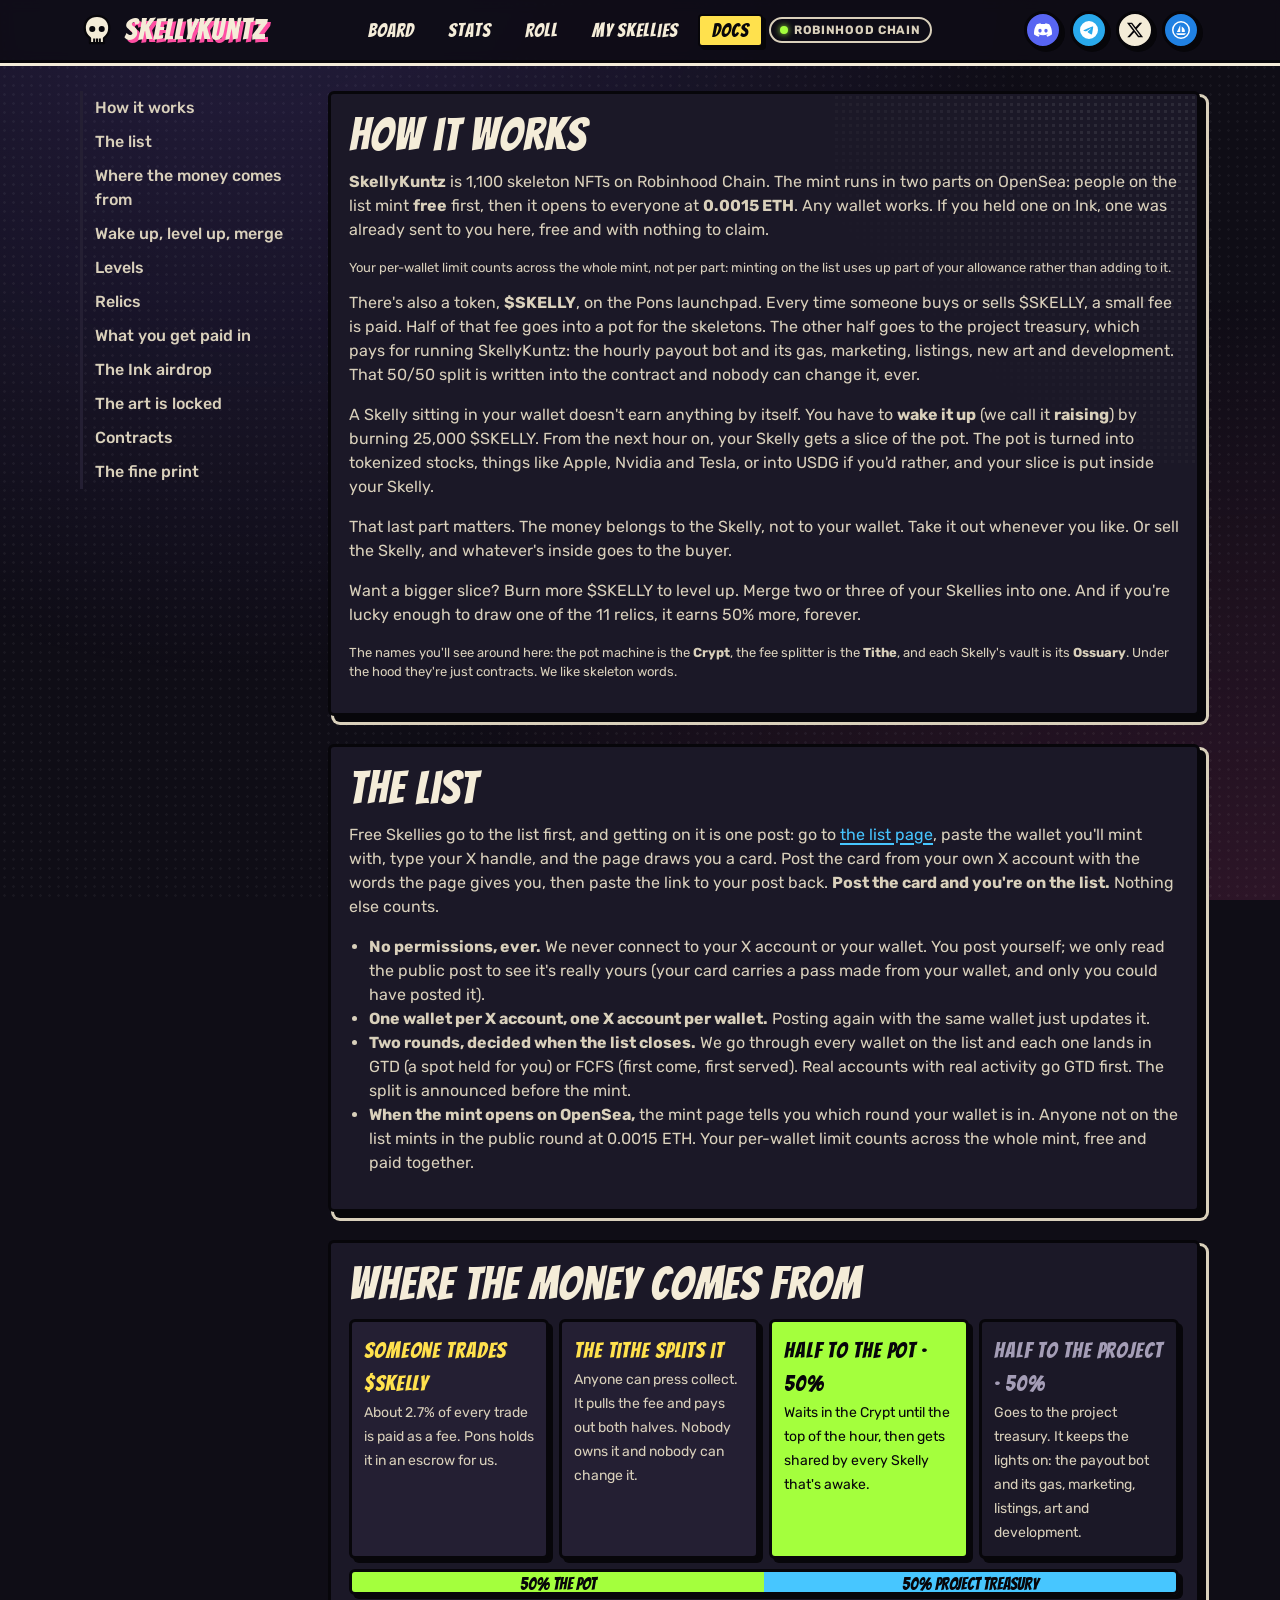
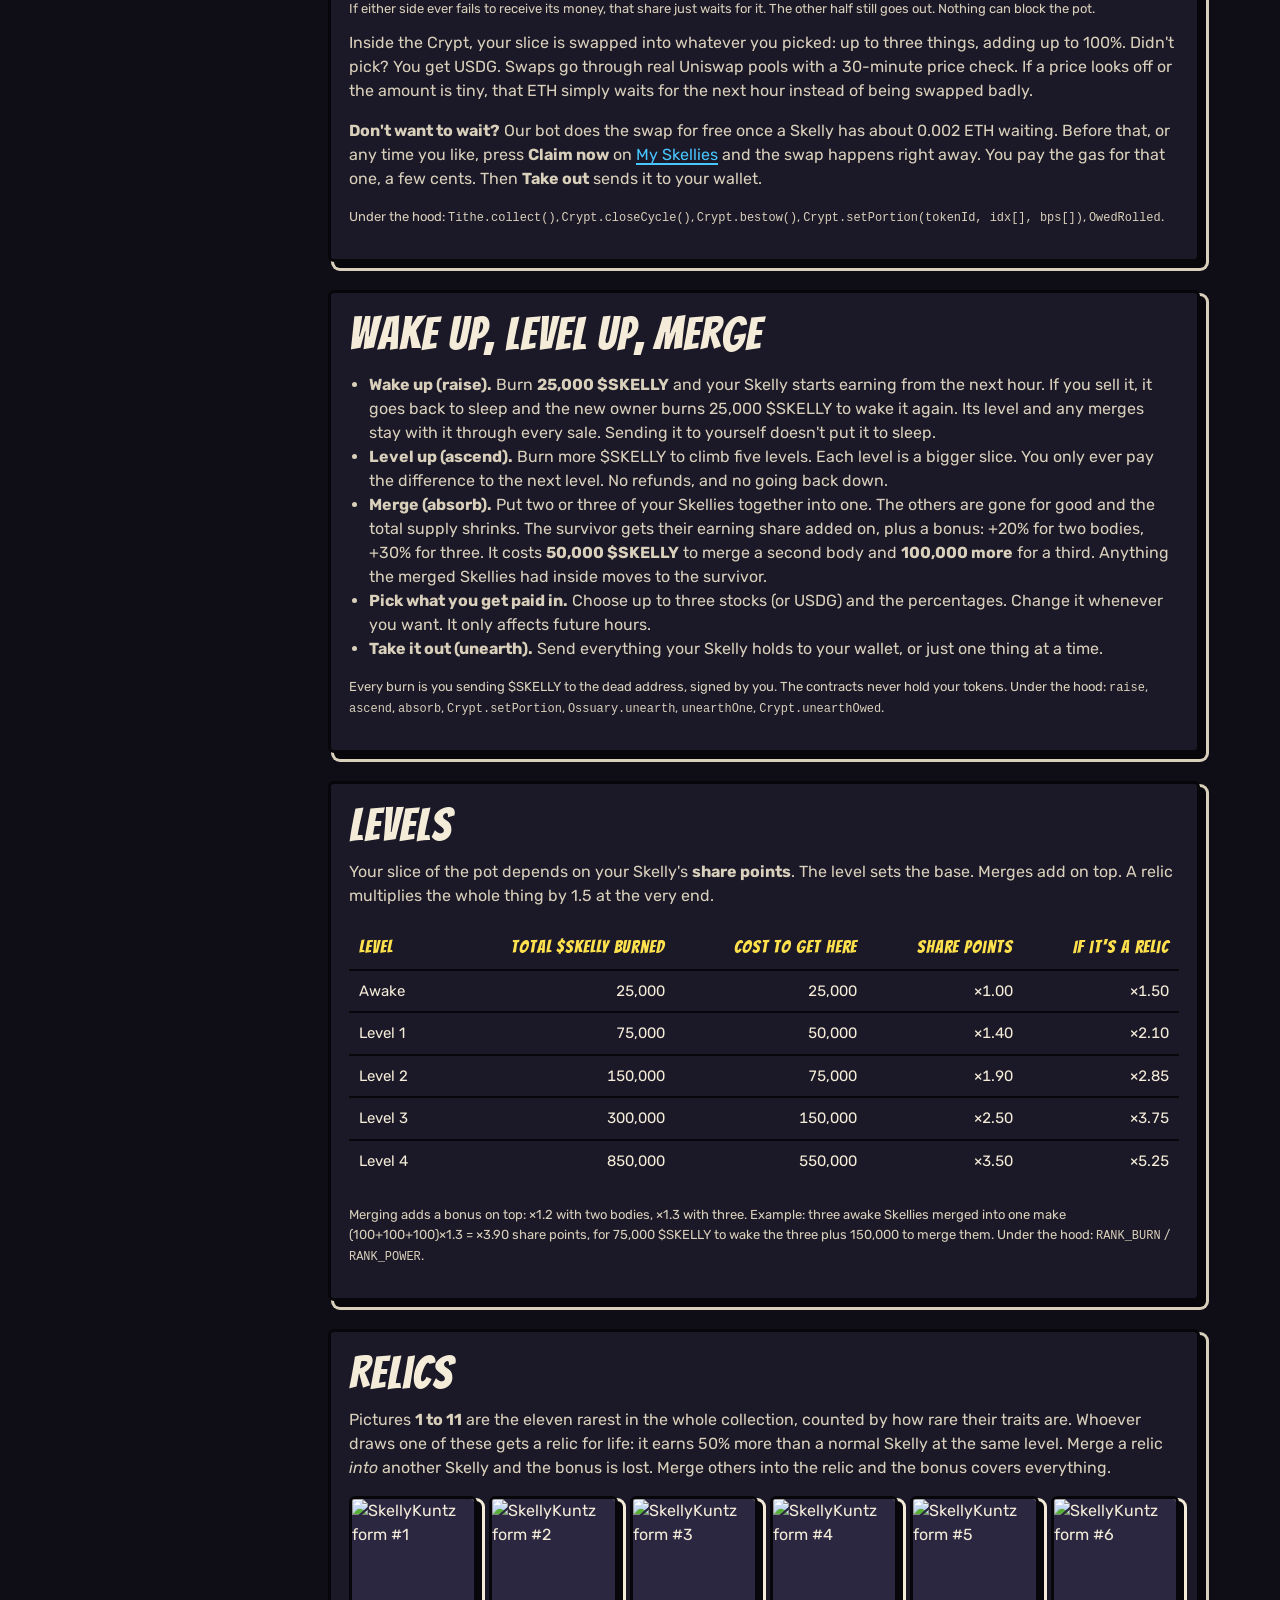
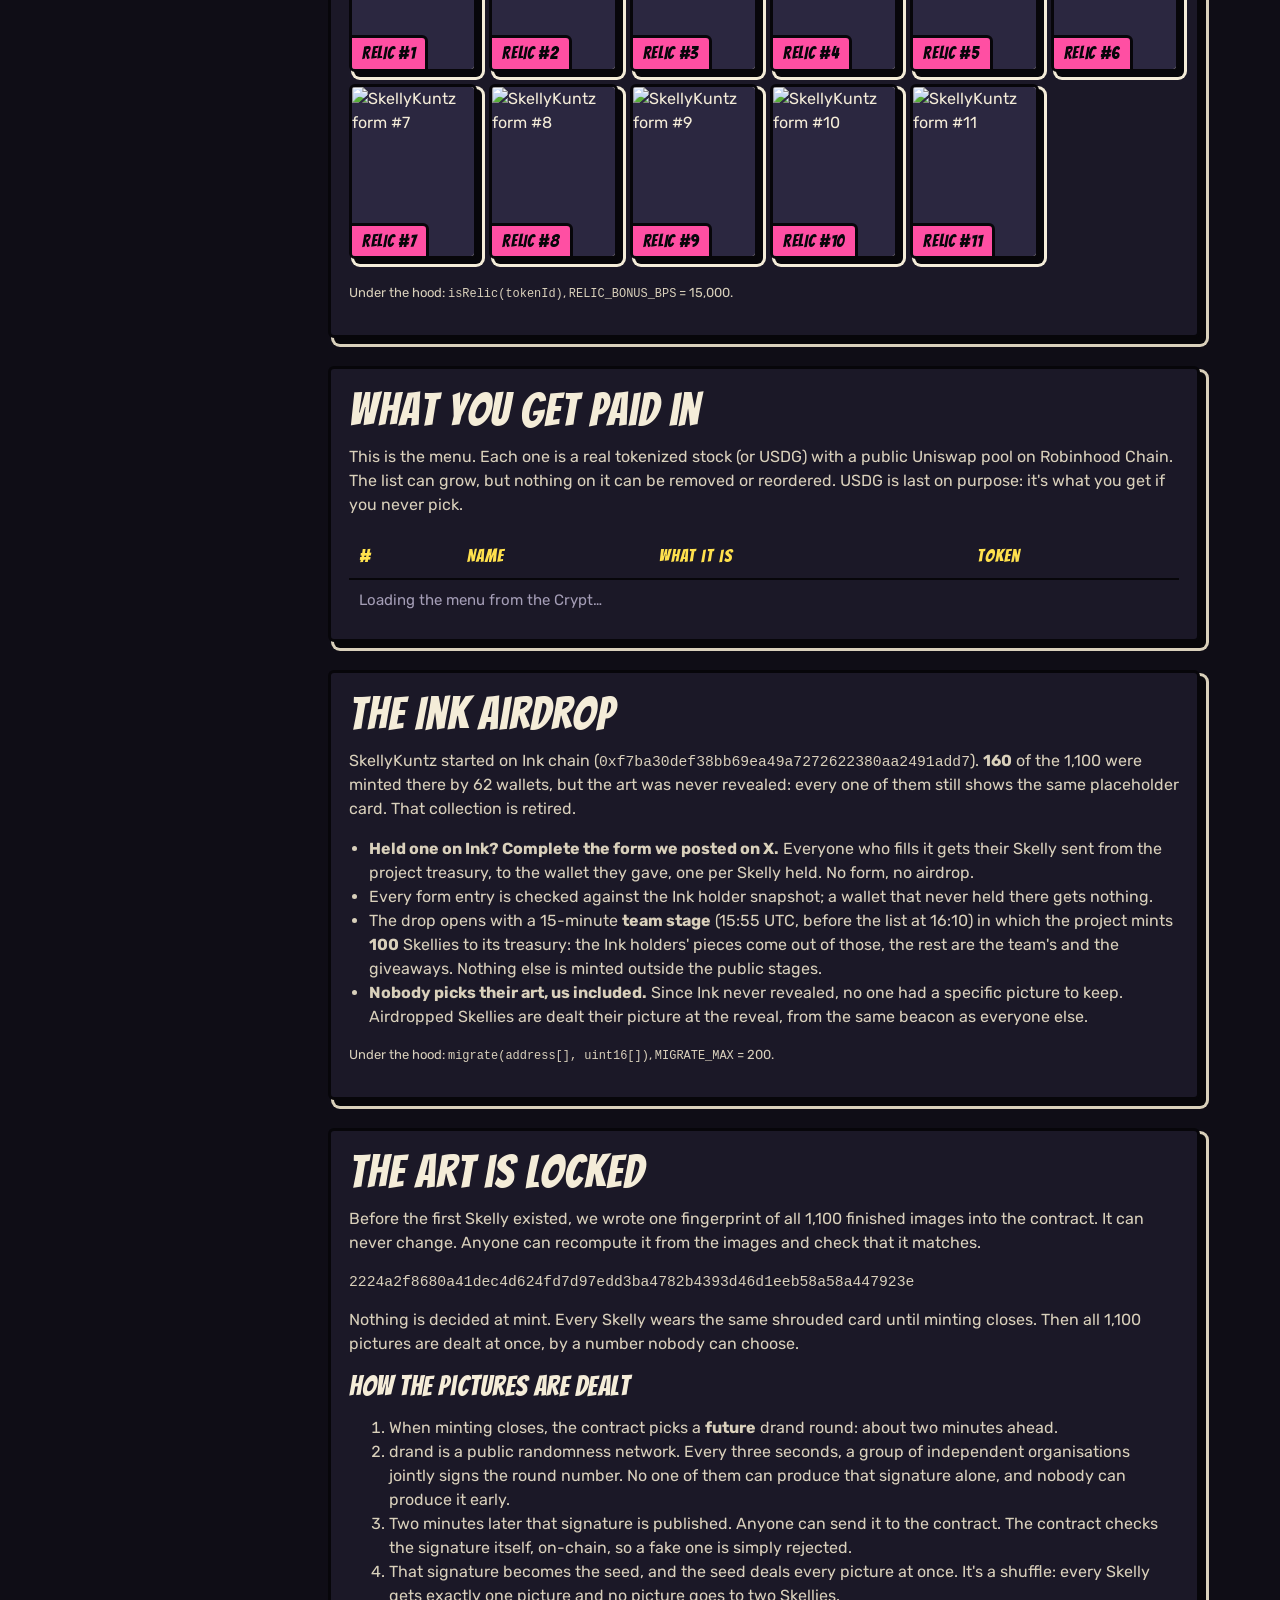
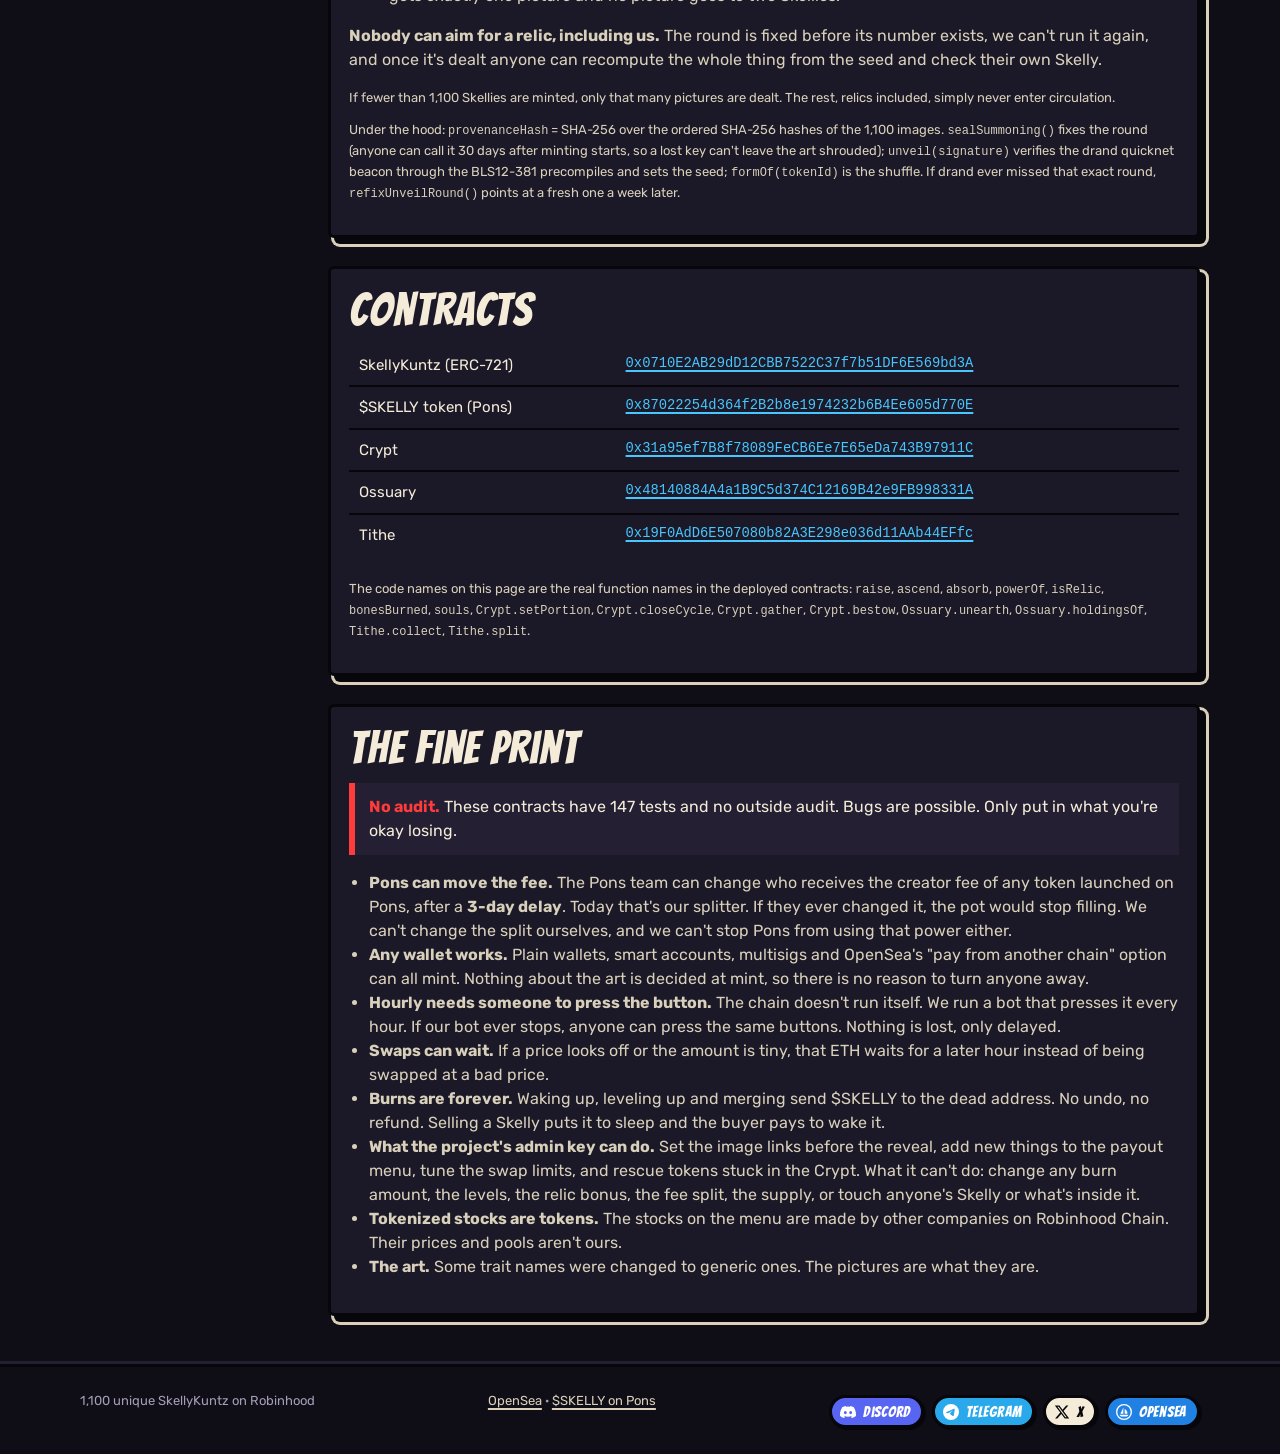
==== commit 3a6f0238: "SkellyKuntz" ====
--- a/docs/index.html
+++ b/docs/index.html
@@ -23,7 +23,7 @@
 <link rel="preconnect" href="https://fonts.googleapis.com">
 <link rel="preconnect" href="https://fonts.gstatic.com" crossorigin>
 <link href="https://fonts.googleapis.com/css2?family=Bangers&family=Rubik:wght@400;500;700&display=swap" rel="stylesheet">
-<link rel="stylesheet" href="/css/skelly.css?v=20260916010522">
+<link rel="stylesheet" href="/css/skelly.css?v=20260918171116">
 </head>
 <body>
 
@@ -76,6 +76,7 @@
       <div class="bar" aria-hidden="true"><div class="a">50% THE POT</div><div class="b">50% PROJECT TREASURY</div></div>
       <p class="small dim">If either side ever fails to receive its money, that share just waits for it. The other half still goes out. Nothing can block the pot.</p>
       <p>Inside the Crypt, your slice is swapped into whatever you picked: up to three things, adding up to 100%. Didn't pick? You get USDG. Swaps go through real Uniswap pools with a 30-minute price check. If a price looks off or the amount is tiny, that ETH simply waits for the next hour instead of being swapped badly.</p>
+      <p><b>Don't want to wait?</b> Our bot does the swap for free once a Skelly has about 0.002 ETH waiting. Before that, or any time you like, press <b>Claim now</b> on <a href="/my/">My Skellies</a> and the swap happens right away. You pay the gas for that one, a few cents. Then <b>Take out</b> sends it to your wallet.</p>
       <p class="small dim">Under the hood: <code>Tithe.collect()</code>, <code>Crypt.closeCycle()</code>, <code>Crypt.bestow()</code>, <code>Crypt.setPortion(tokenId, idx[], bps[])</code>, <code>OwedRolled</code>.</p>
     </section>
 
@@ -126,9 +127,9 @@
       <h2>The Ink airdrop</h2>
       <p>SkellyKuntz started on Ink chain (<code id="ink-addr"></code>). <b>160</b> of the 1,100 were minted there by 62 wallets, but the art was never revealed: every one of them still shows the same placeholder card. That collection is retired.</p>
       <ul>
-        <li><b>Held one on Ink? Complete the form we posted on X.</b> Everyone who fills it gets their Skelly airdropped here before the mint, to the wallet they gave, one per Skelly held. No form, no airdrop.</li>
+        <li><b>Held one on Ink? Complete the form we posted on X.</b> Everyone who fills it gets their Skelly sent from the project treasury, to the wallet they gave, one per Skelly held. No form, no airdrop.</li>
         <li>Every form entry is checked against the Ink holder snapshot; a wallet that never held there gets nothing.</li>
-        <li>The airdrop is sent by the project before public minting opens, and it's capped at <b>200</b> Skellies in total, holders plus giveaways. After the first public mint, that door locks forever.</li>
+        <li>The drop opens with a 15-minute <b>team stage</b> (15:55 UTC, before the list at 16:10) in which the project mints <b>100</b> Skellies to its treasury: the Ink holders' pieces come out of those, the rest are the team's and the giveaways. Nothing else is minted outside the public stages.</li>
         <li><b>Nobody picks their art, us included.</b> Since Ink never revealed, no one had a specific picture to keep. Airdropped Skellies are dealt their picture at the reveal, from the same beacon as everyone else.</li>
       </ul>
       <p class="small dim">Under the hood: <code>migrate(address[], uint16[])</code>, <code>MIGRATE_MAX</code> = 200.</p>
@@ -174,12 +175,12 @@
   </div>
 </main>
 
-<script src="/vendor/ethers.umd.min.js?v=20260916010522"></script>
-<script src="/config.js?v=20260916010522"></script>
-<script src="/js/abi.js?v=20260916010522"></script>
-<script src="/js/ui.js?v=20260916010522"></script>
-<script src="/js/rpc.js?v=20260916010522"></script>
-<script src="/js/chain.js?v=20260916010522"></script>
+<script src="/vendor/ethers.umd.min.js?v=20260918171116"></script>
+<script src="/config.js?v=20260918171116"></script>
+<script src="/js/abi.js?v=20260918171116"></script>
+<script src="/js/ui.js?v=20260918171116"></script>
+<script src="/js/rpc.js?v=20260918171116"></script>
+<script src="/js/chain.js?v=20260918171116"></script>
 <script>
 (function () {
   const C = window.SKELLY_CONFIG, SK = window.SK;
--- a/css/skelly.css
+++ b/css/skelly.css
@@ -516,7 +516,8 @@
 .soc.discord { background: #5865f2; color: #fff; }
 .soc.telegram { background: #29a9eb; color: #fff; }
 .soc.x { background: var(--bone); color: var(--line); }
-.soc.discord:hover, .soc.telegram:hover { color: #fff; }
+.soc.opensea { background: #2081e2; color: #fff; }
+.soc.discord:hover, .soc.telegram:hover, .soc.opensea:hover { color: #fff; }
 .socials.socnav { margin-left: 4px; }
 .socials.socnav .soc span { display: none; }
 .socials.socnav .soc { padding: 7px; border-radius: 50%; }
@@ -575,3 +576,84 @@
 .mk-sort { font: inherit; font-size: 13px; padding: 4px 8px; border: 2px solid var(--line); border-radius: 4px; background: var(--bone); color: var(--line); margin-left: 6px; }
 .mk-item .card { align-self: start; }
 .mk-item > div { min-width: 0; }
+
+/* ------------------------------------------------------------ $SKELLY panel, meter, buy */
+.tk .tk-lede { font-size: clamp(17px, 2vw, 20px); max-width: 760px; margin: 4px 0 14px; }
+.tk .tk-lede b { color: var(--acid); }
+.tk-tiles { display: grid; grid-template-columns: repeat(2, minmax(0, 1fr)); gap: 12px; }
+@media (min-width: 720px) { .tk-tiles { grid-template-columns: repeat(4, minmax(0, 1fr)); } }
+.tk-tiles .tile { transform: none; }
+.tk-chart { margin: 14px 0 6px; display: grid; gap: 6px; }
+.spark { width: 100%; max-width: 760px; height: auto; display: block; border: 3px solid var(--line); border-radius: var(--radius); background: var(--panel); box-shadow: 4px 4px 0 var(--line); }
+.spark.empty { opacity: .35; }
+.meter { margin: 14px 0 4px; max-width: 760px; }
+.meter-head { display: flex; justify-content: space-between; gap: 8px 16px; flex-wrap: wrap; font-size: 15px; color: var(--bone-2); margin-bottom: 8px; }
+.meter-head b { color: var(--bone); font-family: var(--display); font-size: 24px; letter-spacing: .03em; }
+.meter-pct { font-family: var(--display); font-size: 22px; color: var(--blood); letter-spacing: .04em; text-shadow: 2px 2px 0 var(--line); }
+.meter-bar { height: 30px; background: var(--panel); margin: 0; }
+.meter-fill { flex: none; width: 0; background: linear-gradient(90deg, var(--tangerine), var(--blood)); transition: width .8s ease; position: relative; }
+.meter-fill::after { content: '🔥'; position: absolute; right: -14px; top: -8px; font-size: 24px; }
+.meter-note { margin: 8px 0 0; font-size: 13px; color: var(--muted); }
+.meter-note b { color: var(--bone-2); }
+.tk-cta { display: flex; gap: 12px; flex-wrap: wrap; align-items: center; margin-top: 16px; }
+.tk-note { margin: 10px 0 0; }
+.btn.buy { position: relative; overflow: hidden; gap: 10px; }
+.btn.buy .buy-arrow { transition: transform .12s; }
+.btn.buy:hover .buy-arrow { transform: translateX(4px); }
+.btn.buy.lemon:not(.sm):not(.xs) { font-size: clamp(26px, 3.6vw, 36px); padding: 16px 26px 14px; box-shadow: 6px 6px 0 var(--line), 6px 6px 0 3px var(--acid); animation: buy-glow 2.2s ease-in-out infinite; }
+@keyframes buy-glow { 0%, 100% { box-shadow: 6px 6px 0 var(--line), 6px 6px 0 3px var(--acid); } 50% { box-shadow: 6px 6px 0 var(--line), 6px 6px 0 3px var(--pink); transform: translate(-1px, -1px); } }
+.btn.buy::before { content: ''; position: absolute; top: 0; left: -60%; width: 40%; height: 100%; background: linear-gradient(120deg, transparent, rgba(255,255,255,.55), transparent); animation: buy-shine 2.6s ease-in-out infinite; }
+@keyframes buy-shine { 0% { left: -60%; } 60%, 100% { left: 130%; } }
+.btn.buy.soon { opacity: .55; cursor: not-allowed; animation: none; flex-direction: column; gap: 2px; align-items: flex-start; }
+.btn.buy.soon::before { display: none; }
+.btn.buy .buy-sub { font-family: var(--text); font-size: 12px; font-weight: 500; letter-spacing: 0; opacity: .8; }
+.rung { display: flex; gap: 10px 14px; flex-wrap: wrap; align-items: center; margin: 12px 0 0; font-weight: 500; }
+.sk .actions .btn.buy { text-decoration: none; }
+#my-buy .btn { text-decoration: none; }
+.leaders { display: grid; grid-template-columns: 1fr; gap: 20px; }
+@media (min-width: 760px) { .leaders { grid-template-columns: 1fr 1fr; } }
+.leaders h4 { font-family: var(--display); font-size: 22px; letter-spacing: .04em; margin: 0 0 2px; color: var(--lemon); font-weight: 400; }
+.lb { margin: 8px 0 0; padding: 0 0 0 26px; display: grid; gap: 4px; }
+.lb li { display: grid; grid-template-columns: auto minmax(0, 1fr) auto; gap: 10px; align-items: baseline; padding: 6px 8px; background: var(--panel-2); border: 2px solid var(--line); border-radius: 4px; font-size: 15px; }
+.lb li a { font-family: var(--display); font-size: 20px; letter-spacing: .03em; text-decoration: none; color: var(--bone); }
+.lb li .lb-v { font-weight: 700; }
+.lb li .lb-m { color: var(--muted); font-size: 12px; text-align: right; }
+.lb li.dim { grid-template-columns: 1fr; }
+.lb li:nth-child(1) a { color: var(--lemon); } .lb li:nth-child(2) a { color: var(--bone-2); } .lb li:nth-child(3) a { color: var(--tangerine); }
+@media (prefers-reduced-motion: reduce) { .btn.buy.lemon, .btn.buy::before { animation: none; } }
+.meter-bar .meter-fill { flex: none; background: linear-gradient(90deg, var(--tangerine), var(--blood)); }
+
+/* the on-site buy box (curve phase) */
+.tk-buy { margin-top: 14px; padding: 14px; border: 3px solid var(--line); border-radius: 8px; background: var(--ink); }
+.tk-buy-row { display: flex; flex-wrap: wrap; align-items: center; gap: 10px; }
+.tk-buy-row label { font-family: var(--display); letter-spacing: .04em; }
+.tk-buy-row input { width: 120px; font: inherit; font-variant-numeric: tabular-nums; padding: 8px 10px; border: 3px solid var(--line); border-radius: 6px; background: var(--bone); color: var(--line); }
+.tk-buy-out { font-weight: 700; color: var(--acid); min-width: 160px; }
+.tk-buy-status { margin: 8px 0 0; }
+
+/* ---- SKELLY ROLL */
+.rl-hero { position: relative; border: 3px solid var(--line); border-radius: 8px; overflow: hidden; background: #000; box-shadow: 6px 6px 0 var(--line); }
+.rl-hero video { display: block; width: 100%; height: auto; }
+.rl-hero .rl-title { position: absolute; left: 24px; bottom: 18px; margin: 0; font-family: var(--display); font-size: clamp(40px, 7vw, 96px); line-height: .9; color: var(--bone); text-shadow: 4px 4px 0 var(--line), 8px 8px 0 var(--pink); }
+.rl-tiles { display: grid; grid-template-columns: repeat(auto-fit, minmax(160px, 1fr)); gap: 12px; margin: 14px 0; }
+.rl-odds { width: 100%; border-collapse: collapse; margin: 10px 0 4px; font-variant-numeric: tabular-nums; }
+.rl-odds th, .rl-odds td { text-align: left; padding: 8px 10px; border-top: 1px solid var(--line-2, #3a3348); }
+.rl-odds th { font-size: 12px; letter-spacing: .06em; text-transform: uppercase; color: var(--bone-2); }
+.rl-odds th.n, .rl-odds td.n { text-align: right; width: 22%; white-space: nowrap; }
+.rl-odds tr.off td { opacity: .45; }
+.rl-odds tr.jack td { color: var(--lemon); }
+.rl-machine { margin-top: 16px; padding: 18px; border: 4px solid var(--line); border-radius: 12px; background: var(--ink); box-shadow: 8px 8px 0 var(--line); }
+.rl-reels { display: flex; gap: 10px; flex-wrap: wrap; justify-content: center; min-height: 96px; margin: 10px 0 14px; }
+.rl-reel { width: 120px; height: 84px; font-size: 22px; color: var(--line); opacity: 1; border: 3px solid var(--line); border-radius: 8px; background: var(--bone); color: var(--line); display: grid; place-items: center; font-family: var(--display); font-size: 22px; text-align: center; padding: 4px; overflow: hidden; }
+.rl-reel.spin { background: repeating-linear-gradient(180deg, var(--bone) 0 18px, #e6dcc4 18px 36px); animation: rlspin .18s linear infinite; color: transparent; }
+.rl-reel.win { background: var(--acid); }
+.rl-reel.jack { background: var(--lemon); }
+@keyframes rlspin { from { background-position-y: 0; } to { background-position-y: 36px; } }
+@media (prefers-reduced-motion: reduce) { .rl-reel.spin { animation: none; } }
+.rl-reel:not(.spin):not(.win):not(.jack):empty { opacity: .6; }
+.rl-buttons { display: flex; gap: 10px; flex-wrap: wrap; align-items: center; }
+.rl-status { min-height: 1.4em; margin: 10px 0 0; }
+.rl-feed { list-style: none; padding: 0; margin: 8px 0 0; display: grid; gap: 6px; }
+.rl-feed li { display: flex; justify-content: space-between; gap: 10px; font-variant-numeric: tabular-nums; border-top: 1px solid var(--line-2, #3a3348); padding-top: 6px; }
+.rl-feed li b { color: var(--acid); }
+@media (max-width: 560px) { .rl-reel { width: 92px; height: 70px; font-size: 18px; } }
